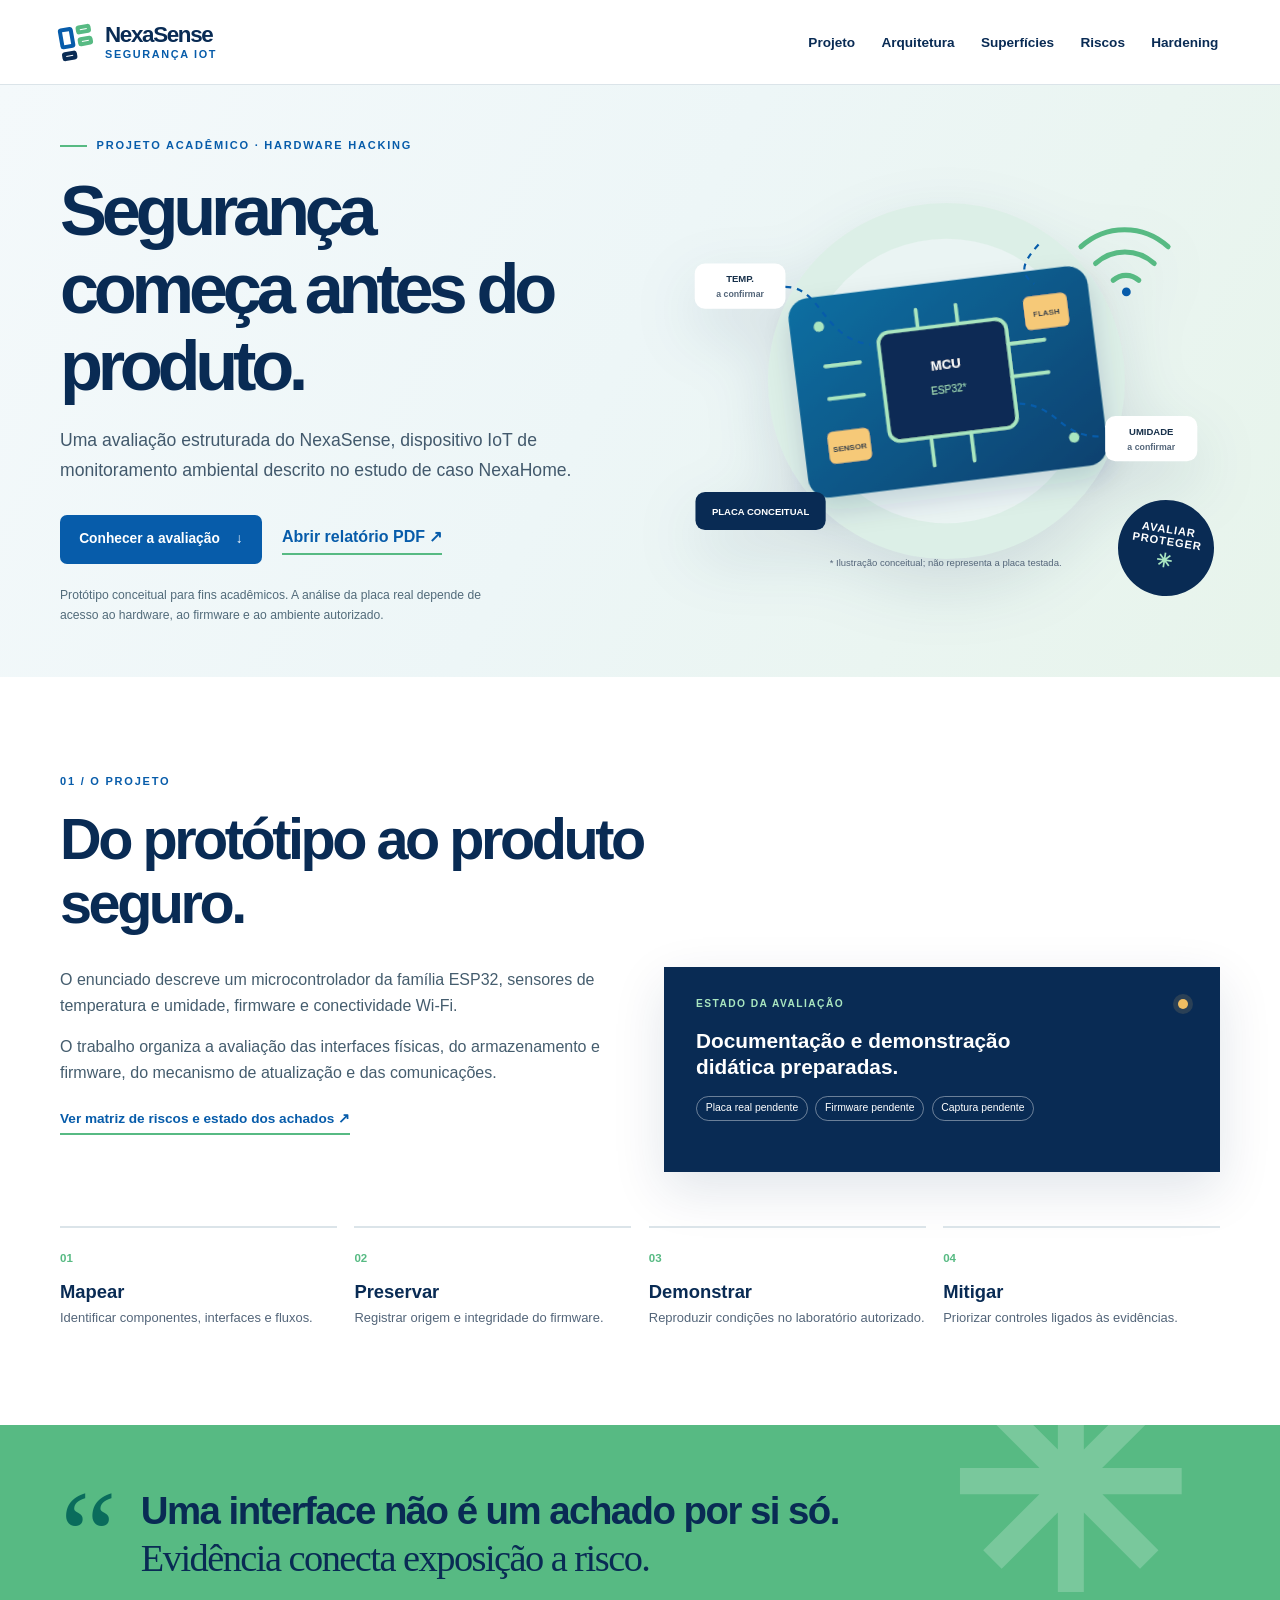
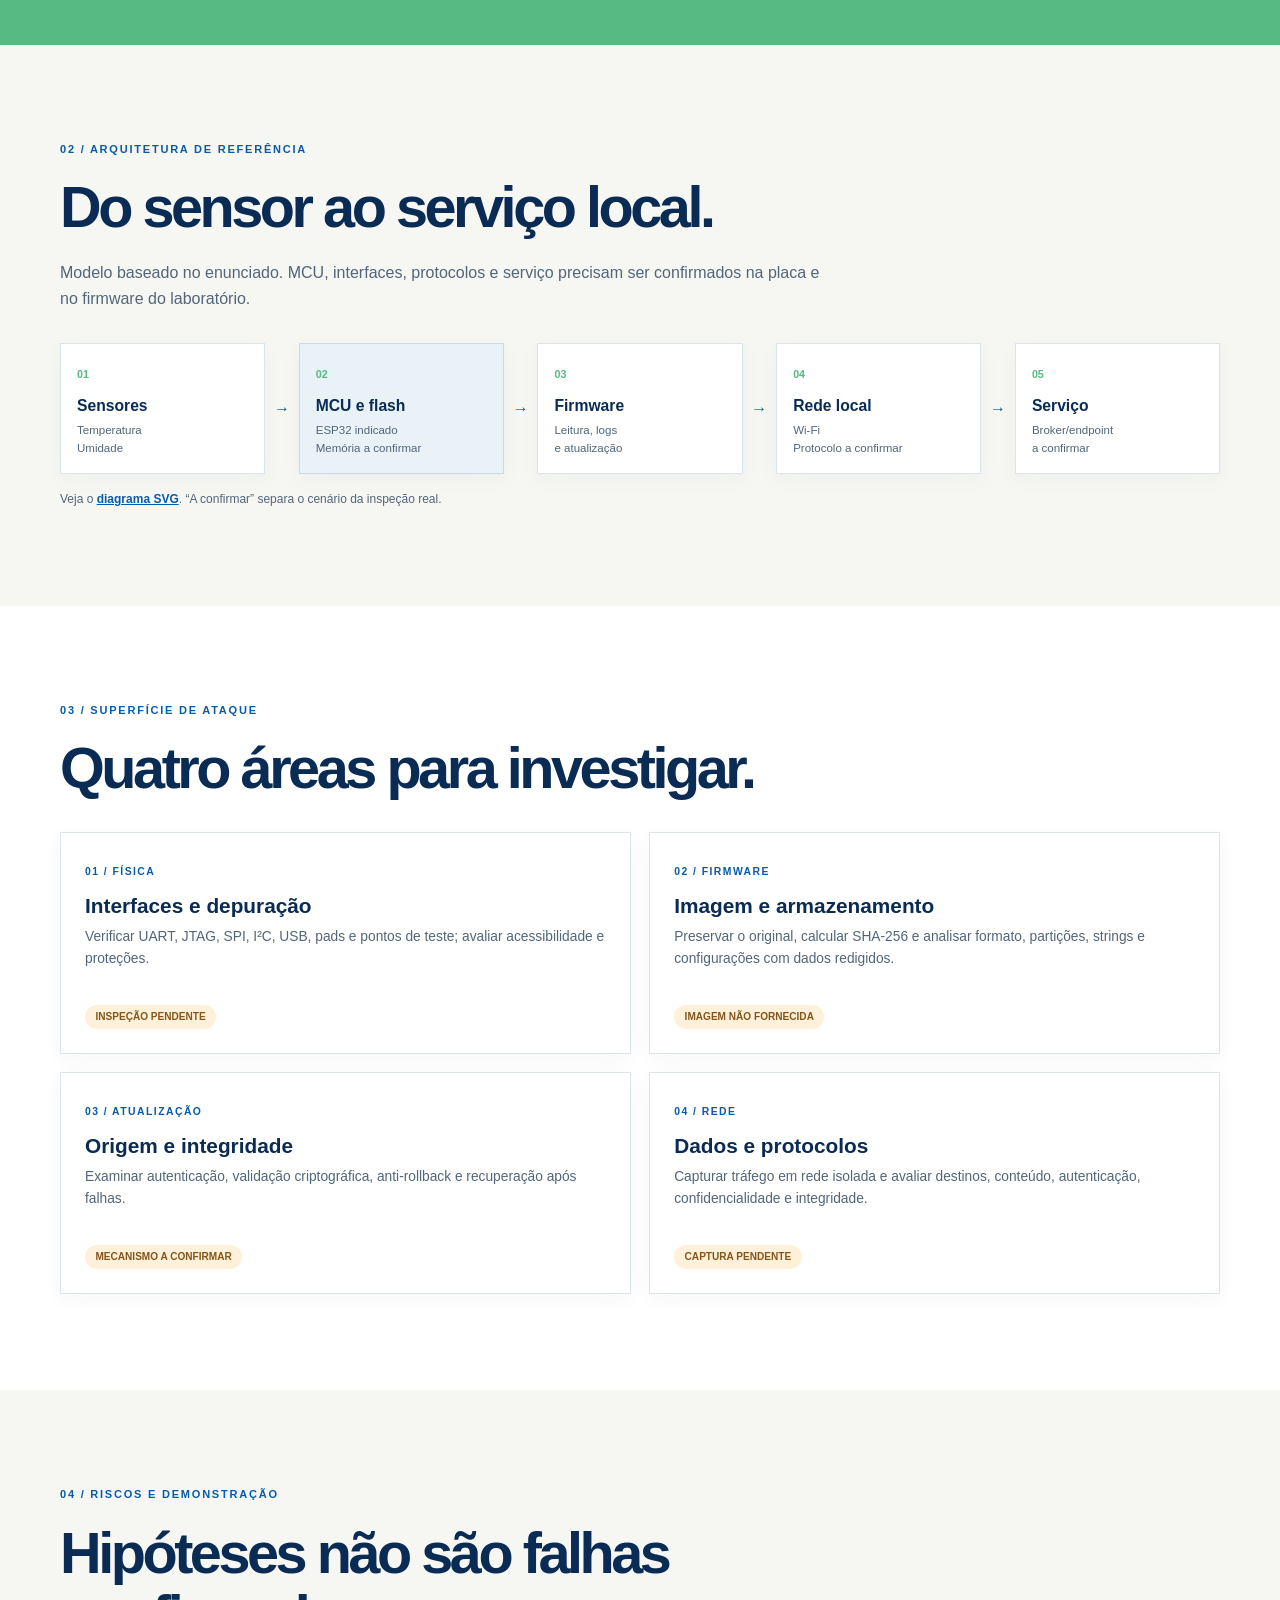
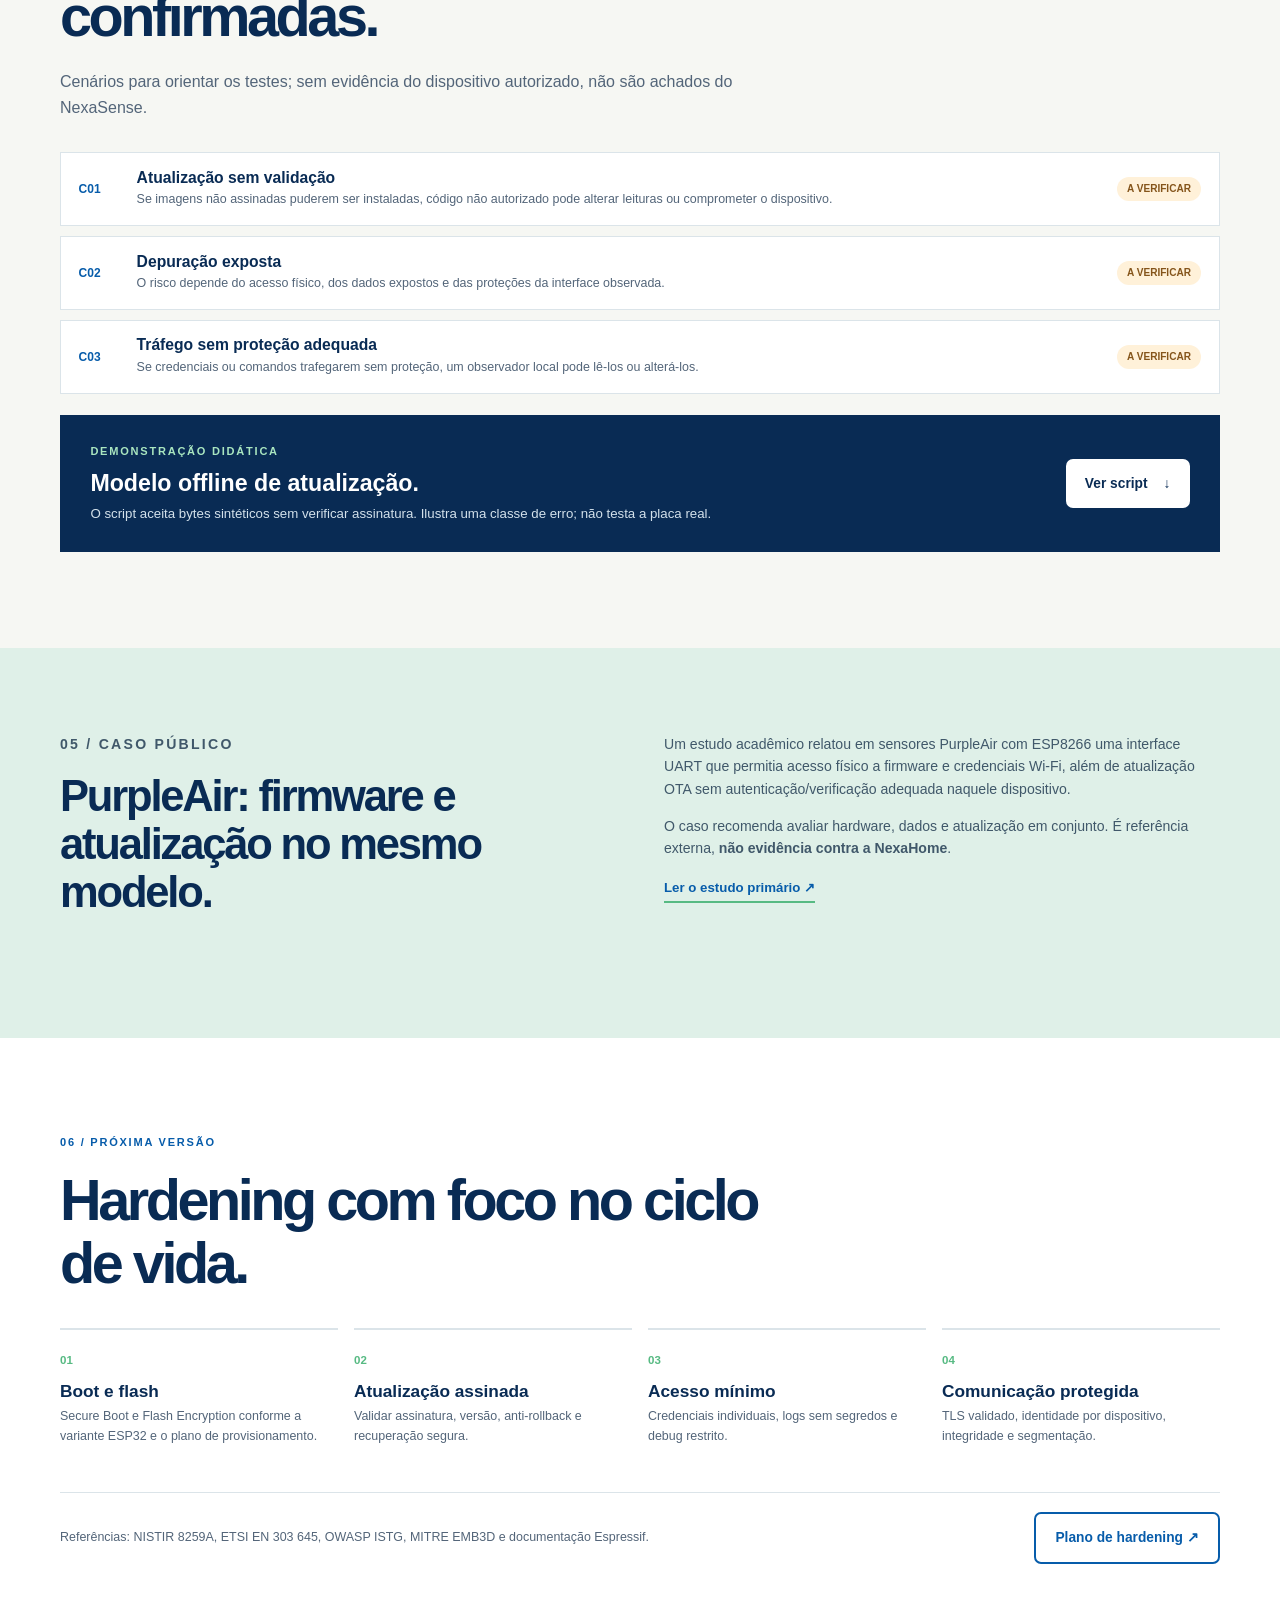
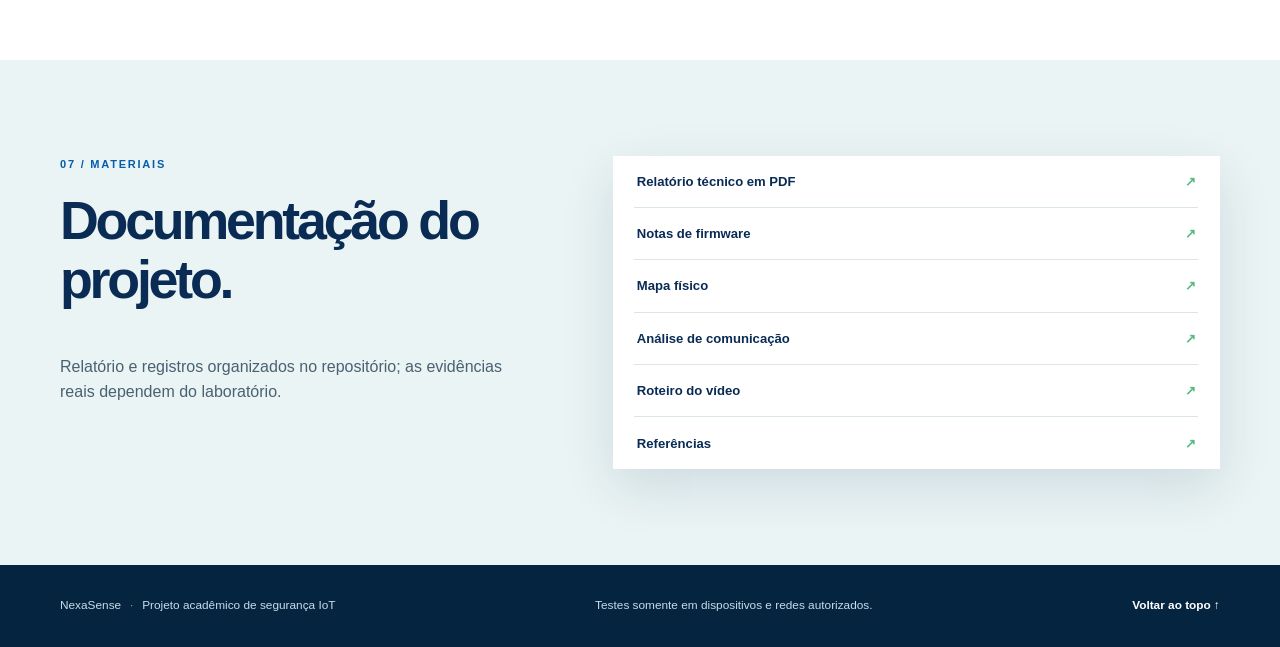
==== index.html @ 8a17b378 "Add original NexaSense project website" ====
<!doctype html>
<html lang="pt-BR">
<head>
  <meta charset="utf-8">
  <meta name="viewport" content="width=device-width, initial-scale=1">
  <meta name="description" content="Projeto acadêmico de avaliação de segurança IoT do NexaSense.">
  <meta name="theme-color" content="#092b54">
  <title>NexaSense | Segurança IoT</title>
  <link rel="stylesheet" href="css/style.css">
</head>
<body>
  <a class="skip-link" href="#conteudo">Pular para o conteúdo</a>
  <header class="site-header">
    <div class="container header-inner">
      <a class="brand" href="#inicio" aria-label="NexaSense, início">
        <span class="brand-mark" aria-hidden="true"><i></i><i></i><i></i><i></i></span>
        <span><strong>NexaSense</strong><small>Segurança IoT</small></span>
      </a>
      <nav aria-label="Navegação principal">
        <ul class="nav-list">
          <li><a href="#projeto">Projeto</a></li><li><a href="#arquitetura">Arquitetura</a></li>
          <li><a href="#superficies">Superfícies</a></li><li><a href="#riscos">Riscos</a></li>
          <li><a href="#hardening">Hardening</a></li>
        </ul>
      </nav>
    </div>
  </header>
  <main id="conteudo">
    <section class="hero" id="inicio" aria-labelledby="hero-title">
      <div class="container hero-grid">
        <div class="hero-copy">
          <p class="eyebrow"><span class="eyebrow-line"></span> Projeto acadêmico · Hardware Hacking</p>
          <h1 id="hero-title">Segurança começa antes do produto.</h1>
          <p class="hero-lead">Uma avaliação estruturada do NexaSense, dispositivo IoT de monitoramento ambiental descrito no estudo de caso NexaHome.</p>
          <div class="hero-actions">
            <a class="button button-primary" href="#projeto">Conhecer a avaliação <span aria-hidden="true">↓</span></a>
            <a class="text-link" href="report/Relatorio-Tecnico-NexaHome.pdf">Abrir relatório PDF <span aria-hidden="true">↗</span></a>
          </div>
          <p class="hero-note">Protótipo conceitual para fins acadêmicos. A análise da placa real depende de acesso ao hardware, ao firmware e ao ambiente autorizado.</p>
        </div>
        <div class="hero-art">
          <img src="assets/imagens/hero-nexasense.svg" alt="Ilustração conceitual de uma placa IoT conectada a sensores ambientais e a uma rede local" width="700" height="520">
          <span class="art-stamp" aria-hidden="true">AVALIAR<br>PROTEGER<span>✳</span></span>
        </div>
      </div>
    </section>
    <section class="section-pad" id="projeto" aria-labelledby="about-title">
      <div class="container">
        <div class="section-heading"><p class="eyebrow">01 / O projeto</p><h2 id="about-title">Do protótipo ao produto seguro.</h2></div>
        <div class="about-grid">
          <div class="about-text">
            <p>O enunciado descreve um microcontrolador da família ESP32, sensores de temperatura e umidade, firmware e conectividade Wi-Fi.</p>
            <p>O trabalho organiza a avaliação das interfaces físicas, do armazenamento e firmware, do mecanismo de atualização e das comunicações.</p>
            <a class="inline-link" href="findings/findings.md">Ver matriz de riscos e estado dos achados <span aria-hidden="true">↗</span></a>
          </div>
          <aside class="status-card" aria-label="Estado da avaliação">
            <div class="feature-top"><span>ESTADO DA AVALIAÇÃO</span><span class="status-dot" aria-hidden="true"></span></div>
            <p>Documentação e demonstração didática preparadas.</p>
            <div class="feature-tags"><span>Placa real pendente</span><span>Firmware pendente</span><span>Captura pendente</span></div>
          </aside>
        </div>
        <div class="pillars" aria-label="Etapas da avaliação">
          <article class="pillar"><span>01</span><h3>Mapear</h3><p>Identificar componentes, interfaces e fluxos.</p></article>
          <article class="pillar"><span>02</span><h3>Preservar</h3><p>Registrar origem e integridade do firmware.</p></article>
          <article class="pillar"><span>03</span><h3>Demonstrar</h3><p>Reproduzir condições no laboratório autorizado.</p></article>
          <article class="pillar"><span>04</span><h3>Mitigar</h3><p>Priorizar controles ligados às evidências.</p></article>
        </div>
      </div>
    </section>
    <section class="quote-band" aria-label="Princípio da avaliação">
      <div class="container quote-inner"><span aria-hidden="true">“</span><p>Uma interface não é um achado por si só.<br><em>Evidência conecta exposição a risco.</em></p><b aria-hidden="true">✳</b></div>
    </section>
    <section class="section-pad architecture" id="arquitetura" aria-labelledby="architecture-title">
      <div class="container">
        <div class="section-heading"><p class="eyebrow">02 / Arquitetura de referência</p><h2 id="architecture-title">Do sensor ao serviço local.</h2></div>
        <p class="section-intro">Modelo baseado no enunciado. MCU, interfaces, protocolos e serviço precisam ser confirmados na placa e no firmware do laboratório.</p>
        <div class="flow" aria-label="Fluxo conceitual dos dados no NexaSense">
          <article><span>01</span><h3>Sensores</h3><p>Temperatura<br>Umidade</p></article><b aria-hidden="true">→</b>
          <article class="primary"><span>02</span><h3>MCU e flash</h3><p>ESP32 indicado<br>Memória a confirmar</p></article><b aria-hidden="true">→</b>
          <article><span>03</span><h3>Firmware</h3><p>Leitura, logs<br>e atualização</p></article><b aria-hidden="true">→</b>
          <article><span>04</span><h3>Rede local</h3><p>Wi-Fi<br>Protocolo a confirmar</p></article><b aria-hidden="true">→</b>
          <article><span>05</span><h3>Serviço</h3><p>Broker/endpoint<br>a confirmar</p></article>
        </div>
        <p class="caption">Veja o <a href="architecture/architecture-diagram.svg">diagrama SVG</a>. “A confirmar” separa o cenário da inspeção real.</p>
      </div>
    </section>
    <section class="section-pad" id="superficies" aria-labelledby="surface-title">
      <div class="container">
        <div class="section-heading"><p class="eyebrow">03 / Superfície de ataque</p><h2 id="surface-title">Quatro áreas para investigar.</h2></div>
        <div class="surface-grid">
          <article><span>01 / FÍSICA</span><h3>Interfaces e depuração</h3><p>Verificar UART, JTAG, SPI, I²C, USB, pads e pontos de teste; avaliar acessibilidade e proteções.</p><small>INSPEÇÃO PENDENTE</small></article>
          <article><span>02 / FIRMWARE</span><h3>Imagem e armazenamento</h3><p>Preservar o original, calcular SHA-256 e analisar formato, partições, strings e configurações com dados redigidos.</p><small>IMAGEM NÃO FORNECIDA</small></article>
          <article><span>03 / ATUALIZAÇÃO</span><h3>Origem e integridade</h3><p>Examinar autenticação, validação criptográfica, anti-rollback e recuperação após falhas.</p><small>MECANISMO A CONFIRMAR</small></article>
          <article><span>04 / REDE</span><h3>Dados e protocolos</h3><p>Capturar tráfego em rede isolada e avaliar destinos, conteúdo, autenticação, confidencialidade e integridade.</p><small>CAPTURA PENDENTE</small></article>
        </div>
      </div>
    </section>
    <section class="section-pad findings" id="riscos" aria-labelledby="findings-title">
      <div class="container">
        <div class="section-heading"><p class="eyebrow">04 / Riscos e demonstração</p><h2 id="findings-title">Hipóteses não são falhas confirmadas.</h2></div>
        <p class="section-intro">Cenários para orientar os testes; sem evidência do dispositivo autorizado, não são achados do NexaSense.</p>
        <div class="risk-list">
          <article><b>C01</b><div><h3>Atualização sem validação</h3><p>Se imagens não assinadas puderem ser instaladas, código não autorizado pode alterar leituras ou comprometer o dispositivo.</p></div><small>A VERIFICAR</small></article>
          <article><b>C02</b><div><h3>Depuração exposta</h3><p>O risco depende do acesso físico, dos dados expostos e das proteções da interface observada.</p></div><small>A VERIFICAR</small></article>
          <article><b>C03</b><div><h3>Tráfego sem proteção adequada</h3><p>Se credenciais ou comandos trafegarem sem proteção, um observador local pode lê-los ou alterá-los.</p></div><small>A VERIFICAR</small></article>
        </div>
        <div class="demo-band"><div><p class="eyebrow">DEMONSTRAÇÃO DIDÁTICA</p><h3>Modelo offline de atualização.</h3><p>O script aceita bytes sintéticos sem verificar assinatura. Ilustra uma classe de erro; não testa a placa real.</p></div><a class="button button-light" href="demo/unsigned_update_demo.py" download>Ver script <span aria-hidden="true">↓</span></a></div>
      </div>
    </section>
    <section class="case-band" aria-labelledby="case-title">
      <div class="container case-grid">
        <div><p class="eyebrow">05 / Caso público</p><h2 id="case-title">PurpleAir: firmware e atualização no mesmo modelo.</h2></div>
        <div><p>Um estudo acadêmico relatou em sensores PurpleAir com ESP8266 uma interface UART que permitia acesso físico a firmware e credenciais Wi-Fi, além de atualização OTA sem autenticação/verificação adequada naquele dispositivo.</p><p>O caso recomenda avaliar hardware, dados e atualização em conjunto. É referência externa, <strong>não evidência contra a NexaHome</strong>.</p><a class="inline-link" href="https://www.cs.uml.edu/~xinwenfu/paper/Conferences/19_ICII_MicrocontrollerBasedIoTSystemFirmwareSecurity-CaseStudies.pdf" target="_blank" rel="noopener">Ler o estudo primário ↗</a></div>
      </div>
    </section>
    <section class="section-pad" id="hardening" aria-labelledby="hardening-title">
      <div class="container">
        <div class="section-heading"><p class="eyebrow">06 / Próxima versão</p><h2 id="hardening-title">Hardening com foco no ciclo de vida.</h2></div>
        <div class="hardening-grid">
          <article><span>01</span><h3>Boot e flash</h3><p>Secure Boot e Flash Encryption conforme a variante ESP32 e o plano de provisionamento.</p></article>
          <article><span>02</span><h3>Atualização assinada</h3><p>Validar assinatura, versão, anti-rollback e recuperação segura.</p></article>
          <article><span>03</span><h3>Acesso mínimo</h3><p>Credenciais individuais, logs sem segredos e debug restrito.</p></article>
          <article><span>04</span><h3>Comunicação protegida</h3><p>TLS validado, identidade por dispositivo, integridade e segmentação.</p></article>
        </div>
        <div class="resource-row"><p>Referências: NISTIR 8259A, ETSI EN 303 645, OWASP ISTG, MITRE EMB3D e documentação Espressif.</p><a class="button button-outline" href="remediation/hardening-plan.md">Plano de hardening ↗</a></div>
      </div>
    </section>
    <section class="section-pad deliverables" aria-labelledby="deliverables-title">
      <div class="container deliverable-grid">
        <div><p class="eyebrow">07 / Materiais</p><h2 id="deliverables-title">Documentação do projeto.</h2><p>Relatório e registros organizados no repositório; as evidências reais dependem do laboratório.</p></div>
        <div class="deliverable-links">
          <a href="report/Relatorio-Tecnico-NexaHome.pdf">Relatório técnico em PDF <b>↗</b></a>
          <a href="firmware/analysis-notes.md">Notas de firmware <b>↗</b></a>
          <a href="hardware/interface-map.md">Mapa físico <b>↗</b></a>
          <a href="network/protocol-analysis.md">Análise de comunicação <b>↗</b></a>
          <a href="video/roteiro-ate-4-minutos.md">Roteiro do vídeo <b>↗</b></a>
          <a href="references.md">Referências <b>↗</b></a>
        </div>
      </div>
    </section>
  </main>
  <footer class="site-footer"><div class="container footer-inner"><p>NexaSense <span>·</span> Projeto acadêmico de segurança IoT</p><p>Testes somente em dispositivos e redes autorizados.</p><a href="#inicio">Voltar ao topo ↑</a></div></footer>
</body>
</html>
---- css/style.css ----
:root{--navy:#092b54;--blue:#075caa;--deep:#06487f;--mint:#a9e6c0;--green:#57ba83;--cream:#f6f7f3;--paper:#fff;--ink:#17304a;--muted:#536579;--line:#dbe4e9;--shadow:0 18px 50px rgba(9,43,84,.12)}
*{box-sizing:border-box}html{scroll-behavior:smooth;scroll-padding-top:1rem}body{margin:0;color:var(--ink);background:var(--paper);font:16px/1.6 "Segoe UI",Arial,sans-serif;-webkit-font-smoothing:antialiased}img{display:block;max-width:100%;height:auto}a{color:inherit}:focus-visible{outline:3px solid #0b7bbd;outline-offset:4px}.skip-link{position:absolute;top:-100px;left:1rem;z-index:100;background:#fff;color:var(--navy);padding:.6rem 1rem}.skip-link:focus{top:1rem}.container{width:min(1160px,calc(100% - 48px));margin:auto}h1,h2,h3,p{margin-top:0}h1,h2,h3{line-height:1.1;color:var(--navy);font-weight:750}
.site-header{position:relative;z-index:5;background:#fff;border-bottom:1px solid var(--line)}.header-inner{min-height:84px;display:flex;align-items:center;justify-content:space-between;gap:2rem}.brand{display:inline-flex;align-items:center;gap:.75rem;text-decoration:none;color:var(--navy);line-height:1}.brand strong{display:block;font-size:1.4rem;letter-spacing:-.06em}.brand small{display:block;margin-top:.2rem;font-size:.68rem;font-weight:700;letter-spacing:.15em;text-transform:uppercase;color:var(--blue)}.brand-mark{height:33px;width:33px;display:grid;grid-template-columns:repeat(2,1fr);gap:3px;transform:rotate(-10deg)}.brand-mark i{border:4px solid var(--green);border-radius:3px}.brand-mark i:first-child{grid-row:span 2;border-color:var(--blue)}.brand-mark i:last-child{border-color:var(--navy)}.nav-list{display:flex;flex-wrap:wrap;gap:clamp(.6rem,1.8vw,1.7rem);align-items:center;list-style:none;margin:0;padding:0}.nav-list a{text-decoration:none;font-weight:700;font-size:.85rem;color:var(--navy);padding:.45rem .1rem;border-bottom:2px solid transparent}.nav-list a:hover,.nav-list a:focus-visible{color:var(--blue);border-color:var(--green)}
.hero{background:linear-gradient(118deg,#f4f9fb 0%,#edf6f7 48%,#e7f4eb 100%);overflow:hidden}.hero-grid{min-height:570px;display:grid;grid-template-columns:1fr 1fr;align-items:center;gap:3rem;padding-block:52px}.hero-copy{position:relative;z-index:1}.eyebrow{display:flex;align-items:center;gap:.6rem;color:var(--blue);font-size:.69rem;font-weight:800;letter-spacing:.16em;text-transform:uppercase;margin:0 0 1.1rem}.eyebrow-line{height:2px;width:27px;background:var(--green)}h1{font-size:clamp(3rem,5.5vw,5.5rem);letter-spacing:-.075em;max-width:680px;margin-bottom:1.35rem}.hero-lead{max-width:530px;font-size:1.1rem;line-height:1.7;color:#42596c;margin-bottom:1.8rem}.hero-actions{display:flex;flex-wrap:wrap;align-items:center;gap:1.25rem}.button{min-height:49px;display:inline-flex;align-items:center;justify-content:center;gap:1rem;padding:.8rem 1.2rem;border-radius:7px;text-decoration:none;font-size:.86rem;font-weight:800;transition:transform .2s,background .2s,box-shadow .2s}.button:hover{transform:translateY(-2px);box-shadow:0 10px 24px rgba(9,43,84,.15)}.button-primary{background:var(--blue);color:#fff}.button-primary:hover{background:var(--deep)}.button-light{background:#fff;color:var(--navy)}.button-outline{border:2px solid var(--blue);color:var(--blue)}.button-outline:hover{background:#e7f1f8}.text-link,.inline-link{font-weight:800;text-decoration:none;color:var(--blue);border-bottom:2px solid var(--green);padding-bottom:3px}.hero-note{color:#526b7a;font-size:.76rem;margin:1.4rem 0 0;max-width:440px}.hero-art{position:relative}.hero-art img{width:100%;filter:drop-shadow(0 24px 32px rgba(9,43,84,.12))}.art-stamp{position:absolute;bottom:1%;right:1%;width:96px;height:96px;border-radius:50%;background:var(--navy);color:#fff;display:flex;flex-direction:column;align-items:center;justify-content:center;text-align:center;line-height:1.05;font-size:.7rem;font-weight:900;letter-spacing:.08em;transform:rotate(9deg)}.art-stamp span{color:var(--mint);font-size:1.2rem;margin-top:.25rem}
.section-pad{padding-block:clamp(64px,7.5vw,105px)}.section-heading{max-width:760px;margin-bottom:2rem}.section-heading h2{font-size:clamp(2.25rem,4.5vw,3.9rem);letter-spacing:-.06em;margin-bottom:0}.section-intro{max-width:760px;color:var(--muted);margin:-.7rem 0 2rem}.about-grid{display:grid;grid-template-columns:1fr 1fr;gap:3rem;align-items:stretch}.about-text{font-size:1rem;color:#455d6e;max-width:550px}.about-text p{margin-bottom:1rem}.about-text .inline-link{display:inline-block;margin-top:.4rem;font-size:.85rem}.status-card{background:var(--navy);color:#fff;padding:1.8rem 2rem;min-height:205px;box-shadow:var(--shadow)}.feature-top{display:flex;justify-content:space-between;align-items:center;font-size:.64rem;letter-spacing:.14em;font-weight:800;color:var(--mint)}.status-dot{width:10px;height:10px;border-radius:50%;background:#f0bd62;box-shadow:0 0 0 5px rgba(240,189,98,.14)}.status-card>p{font-size:1.3rem;line-height:1.25;font-weight:700;max-width:380px;margin:1rem 0}.feature-tags{display:flex;flex-wrap:wrap;gap:.45rem}.feature-tags span{font-size:.65rem;padding:.2rem .55rem;border:1px solid rgba(255,255,255,.4);border-radius:100px}.pillars{display:grid;grid-template-columns:repeat(4,1fr);gap:1.1rem;margin-top:3.4rem}.pillar{border-top:2px solid var(--line);padding-top:1rem}.pillar>span,.hardening-grid article>span{color:var(--green);font-size:.72rem;font-weight:900}.pillar h3{font-size:1.15rem;margin:.75rem 0 .35rem}.pillar p{font-size:.81rem;color:var(--muted);margin:0}
.quote-band{background:var(--green);overflow:hidden}.quote-inner{min-height:220px;display:flex;align-items:center;gap:1.5rem;position:relative}.quote-inner>span{font:8rem/.5 Georgia,serif;color:#0a6c5c}.quote-inner p{position:relative;z-index:1;font-size:clamp(1.6rem,3vw,2.8rem);font-weight:800;line-height:1.2;letter-spacing:-.04em;color:var(--navy);margin:0}.quote-inner em{font:400 1em Georgia,serif}.quote-inner b{position:absolute;right:3%;bottom:-78px;font-size:18rem;color:rgba(255,255,255,.2)}
.architecture{background:var(--cream)}.flow{display:flex;align-items:stretch;gap:.55rem;margin-top:2rem}.flow article{flex:1;min-width:0;background:#fff;border:1px solid var(--line);padding:1rem;box-shadow:0 5px 20px rgba(9,43,84,.04)}.flow article.primary{background:#e8f2f7;border-color:#c7dce8}.flow article>span{font-size:.67rem;color:var(--green);font-weight:900}.flow h3{font-size:.98rem;margin:.7rem 0 .4rem}.flow p{font-size:.72rem;color:var(--muted);margin:0}.flow>b{align-self:center;color:var(--blue)}.caption{font-size:.75rem;color:var(--muted);margin:1rem 0 0}.caption a{color:var(--blue);font-weight:700}
.surface-grid{display:grid;grid-template-columns:repeat(2,minmax(0,1fr));gap:1.15rem}.surface-grid article{border:1px solid var(--line);padding:1.5rem;background:#fff;box-shadow:0 5px 20px rgba(9,43,84,.035)}.surface-grid article>span{font-size:.65rem;letter-spacing:.14em;font-weight:900;color:var(--blue)}.surface-grid h3{font-size:1.3rem;margin:.75rem 0 .5rem}.surface-grid p{font-size:.86rem;color:var(--muted);min-height:4.5em;margin-bottom:.9rem}.surface-grid small,.risk-list small{display:inline-block;border-radius:100px;padding:.25rem .65rem;background:#fff1d9;color:#85551b;font-size:.63rem;font-weight:800}
.findings{background:var(--cream)}.risk-list{display:grid;gap:.65rem}.risk-list article{display:grid;grid-template-columns:42px 1fr auto;align-items:center;gap:1rem;background:#fff;border:1px solid var(--line);padding:.95rem 1.1rem}.risk-list article>b{font-size:.75rem;color:var(--blue)}.risk-list h3{font-size:.98rem;margin:0 0 .25rem}.risk-list p{font-size:.78rem;color:var(--muted);margin:0}.demo-band{display:flex;justify-content:space-between;align-items:center;gap:2rem;background:var(--navy);padding:1.7rem 1.9rem;margin-top:1.35rem;color:#fff}.demo-band .eyebrow{color:var(--mint);margin-bottom:.65rem}.demo-band h3{color:#fff;font-size:1.45rem;margin-bottom:.45rem}.demo-band p:not(.eyebrow){color:#d3e1eb;font-size:.83rem;max-width:700px;margin:0}
.case-band{background:#dff0e8;padding-block:clamp(55px,7vw,85px)}.case-grid{display:grid;grid-template-columns:1fr 1fr;gap:3rem;align-items:start}.case-grid h2{font-size:clamp(1.85rem,3.4vw,3rem);letter-spacing:-.05em}.case-grid p{color:#40586a;font-size:.88rem}.case-grid .inline-link{display:inline-block;font-size:.83rem}
.hardening-grid{display:grid;grid-template-columns:repeat(4,1fr);gap:1rem}.hardening-grid article{border-top:2px solid var(--line);padding:1rem .8rem 1rem 0}.hardening-grid h3{font-size:1.08rem;margin:.65rem 0 .4rem}.hardening-grid p{font-size:.78rem;color:var(--muted);margin:0}.resource-row{display:flex;justify-content:space-between;align-items:center;gap:1.4rem;border-top:1px solid var(--line);margin-top:1.8rem;padding-top:1.2rem}.resource-row p{max-width:650px;color:var(--muted);font-size:.78rem;margin:0}
.deliverables{background:#eaf4f4}.deliverable-grid{display:grid;grid-template-columns:.9fr 1.1fr;gap:3.5rem;align-items:start}.deliverable-grid h2{font-size:clamp(2.15rem,4.2vw,3.7rem);letter-spacing:-.06em}.deliverable-grid>div:first-child>p:last-child{color:#496171;max-width:450px}.deliverable-links{background:#fff;padding:0 1.35rem;box-shadow:var(--shadow)}.deliverable-links a{display:flex;justify-content:space-between;gap:1rem;padding:.95rem .15rem;border-bottom:1px solid var(--line);font-size:.82rem;font-weight:700;color:var(--navy);text-decoration:none}.deliverable-links a:last-child{border:0}.deliverable-links a:hover{color:var(--blue)}.deliverable-links b{color:var(--green)}
.site-footer{background:#052440;color:#c7dce9}.footer-inner{min-height:82px;display:flex;justify-content:space-between;align-items:center;gap:1rem;font-size:.74rem}.footer-inner p{margin:0}.footer-inner p span{padding-inline:.35rem;color:var(--green)}.footer-inner a{color:#fff;text-decoration:none;font-weight:700}
@media(max-width:900px){.hero-grid{min-height:unset}.flow{display:grid;grid-template-columns:repeat(2,1fr)}.flow>b{display:none}.hardening-grid{grid-template-columns:repeat(2,1fr)}}@media(max-width:680px){.container{width:min(calc(100% - 32px),560px)}.header-inner{align-items:flex-start;flex-direction:column;gap:.8rem;padding-block:1rem}.nav-list{gap:.4rem .8rem}.nav-list a{font-size:.77rem}.hero-grid{grid-template-columns:1fr;padding-block:42px}.hero-art{max-width:500px;margin:auto}.hero-copy h1{font-size:clamp(2.7rem,13vw,4.3rem)}.about-grid,.case-grid,.deliverable-grid{grid-template-columns:1fr;gap:1.4rem}.pillars{grid-template-columns:repeat(2,1fr);margin-top:2.3rem}.quote-inner{min-height:180px;gap:.65rem}.quote-inner>span{font-size:5rem}.quote-inner p{font-size:1.5rem}.surface-grid{grid-template-columns:1fr}.surface-grid p{min-height:0}.flow{grid-template-columns:1fr}.risk-list article{grid-template-columns:34px 1fr;gap:.7rem}.risk-list small{grid-column:2;justify-self:start}.demo-band,.resource-row{align-items:flex-start;flex-direction:column}.hardening-grid{grid-template-columns:1fr 1fr;gap:.6rem}.footer-inner{align-items:flex-start;flex-direction:column;padding-block:1.2rem}}
@media(prefers-reduced-motion:reduce){html{scroll-behavior:auto}*,*::before,*::after{transition-duration:.01ms!important;animation-duration:.01ms!important;animation-iteration-count:1!important}}
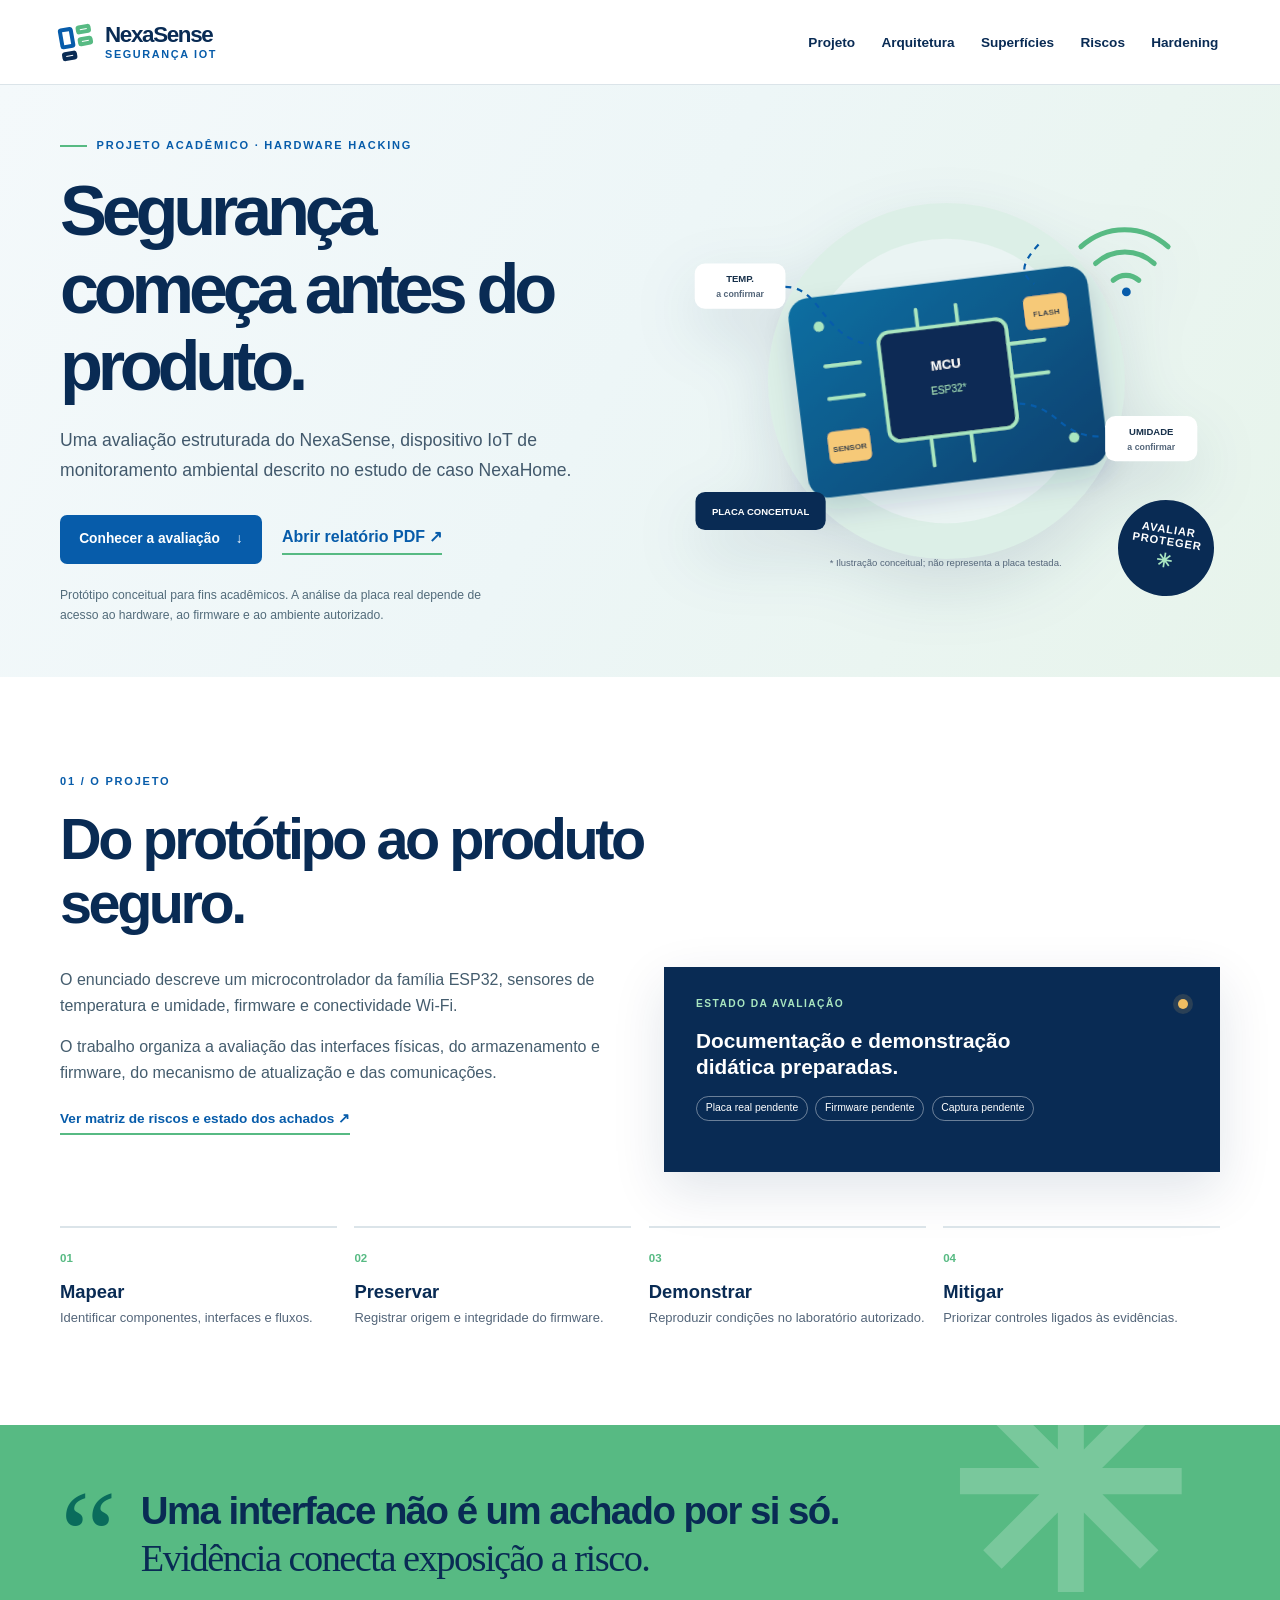
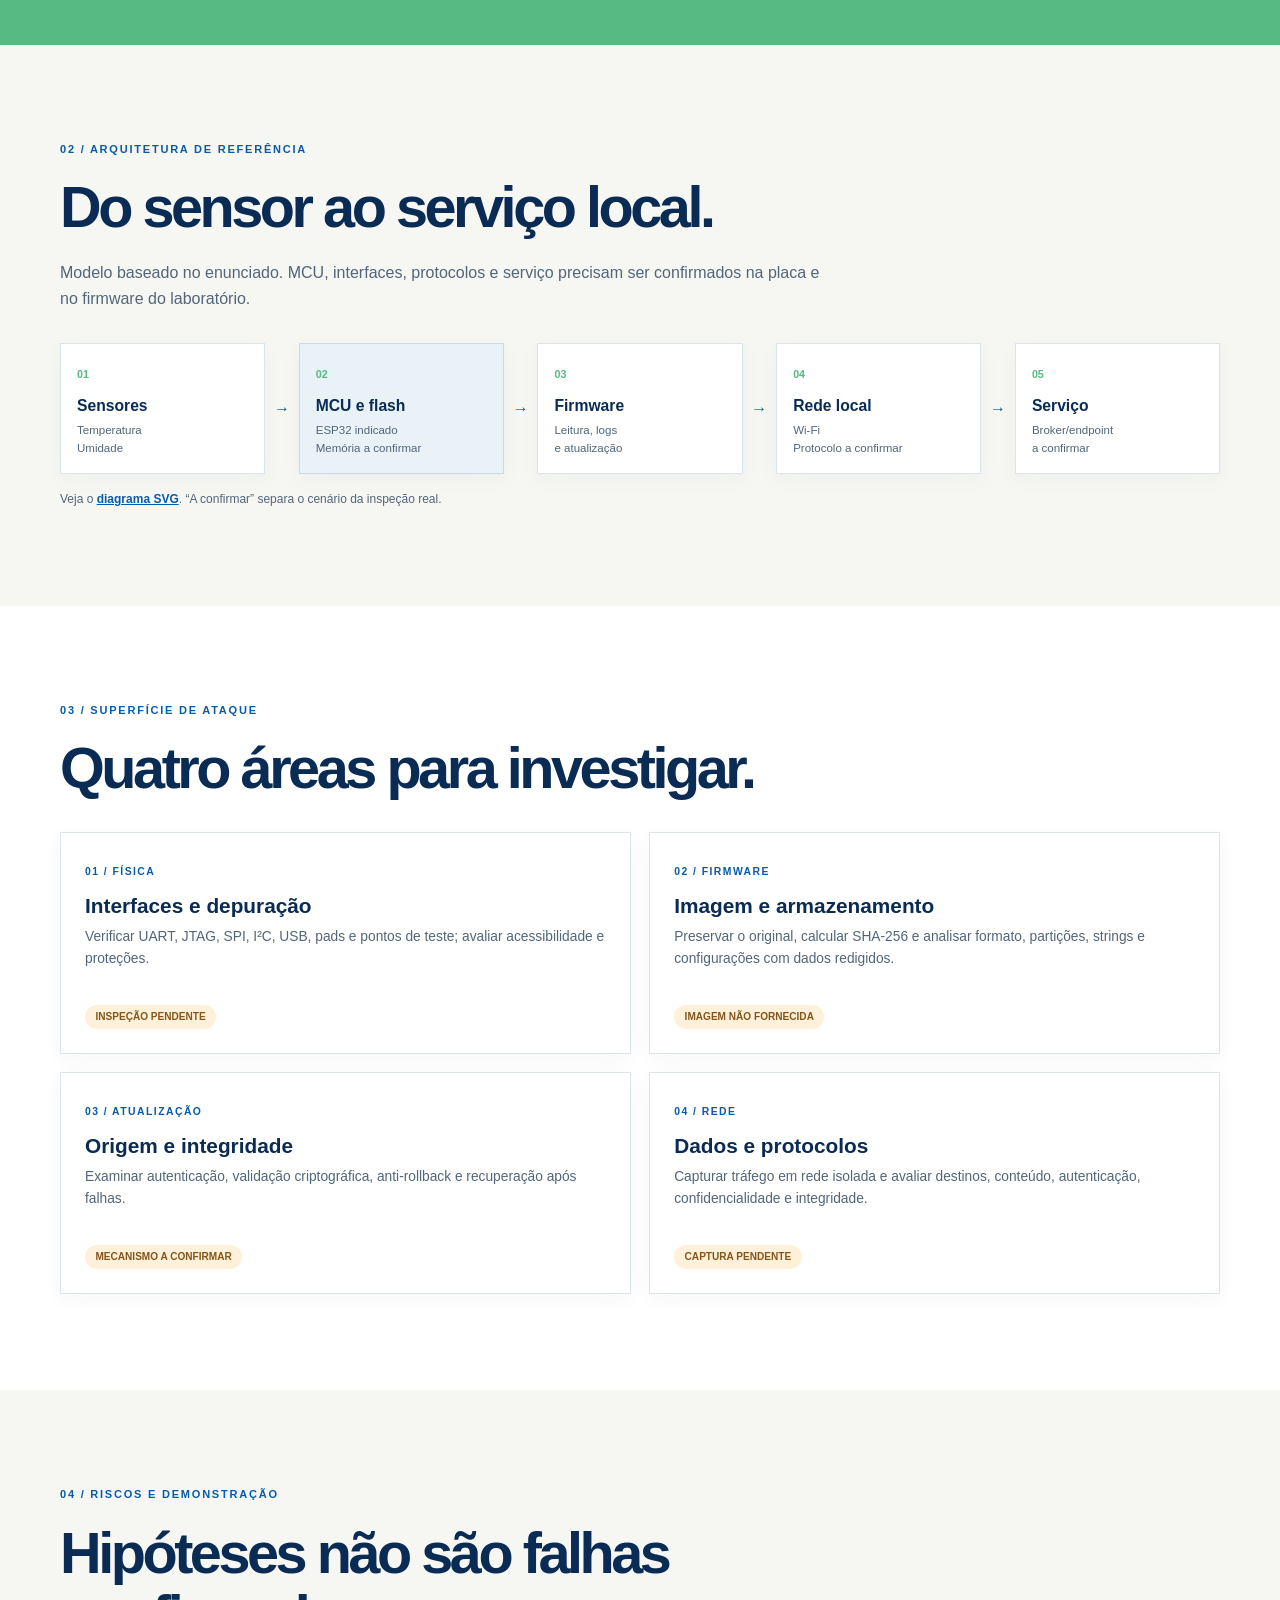
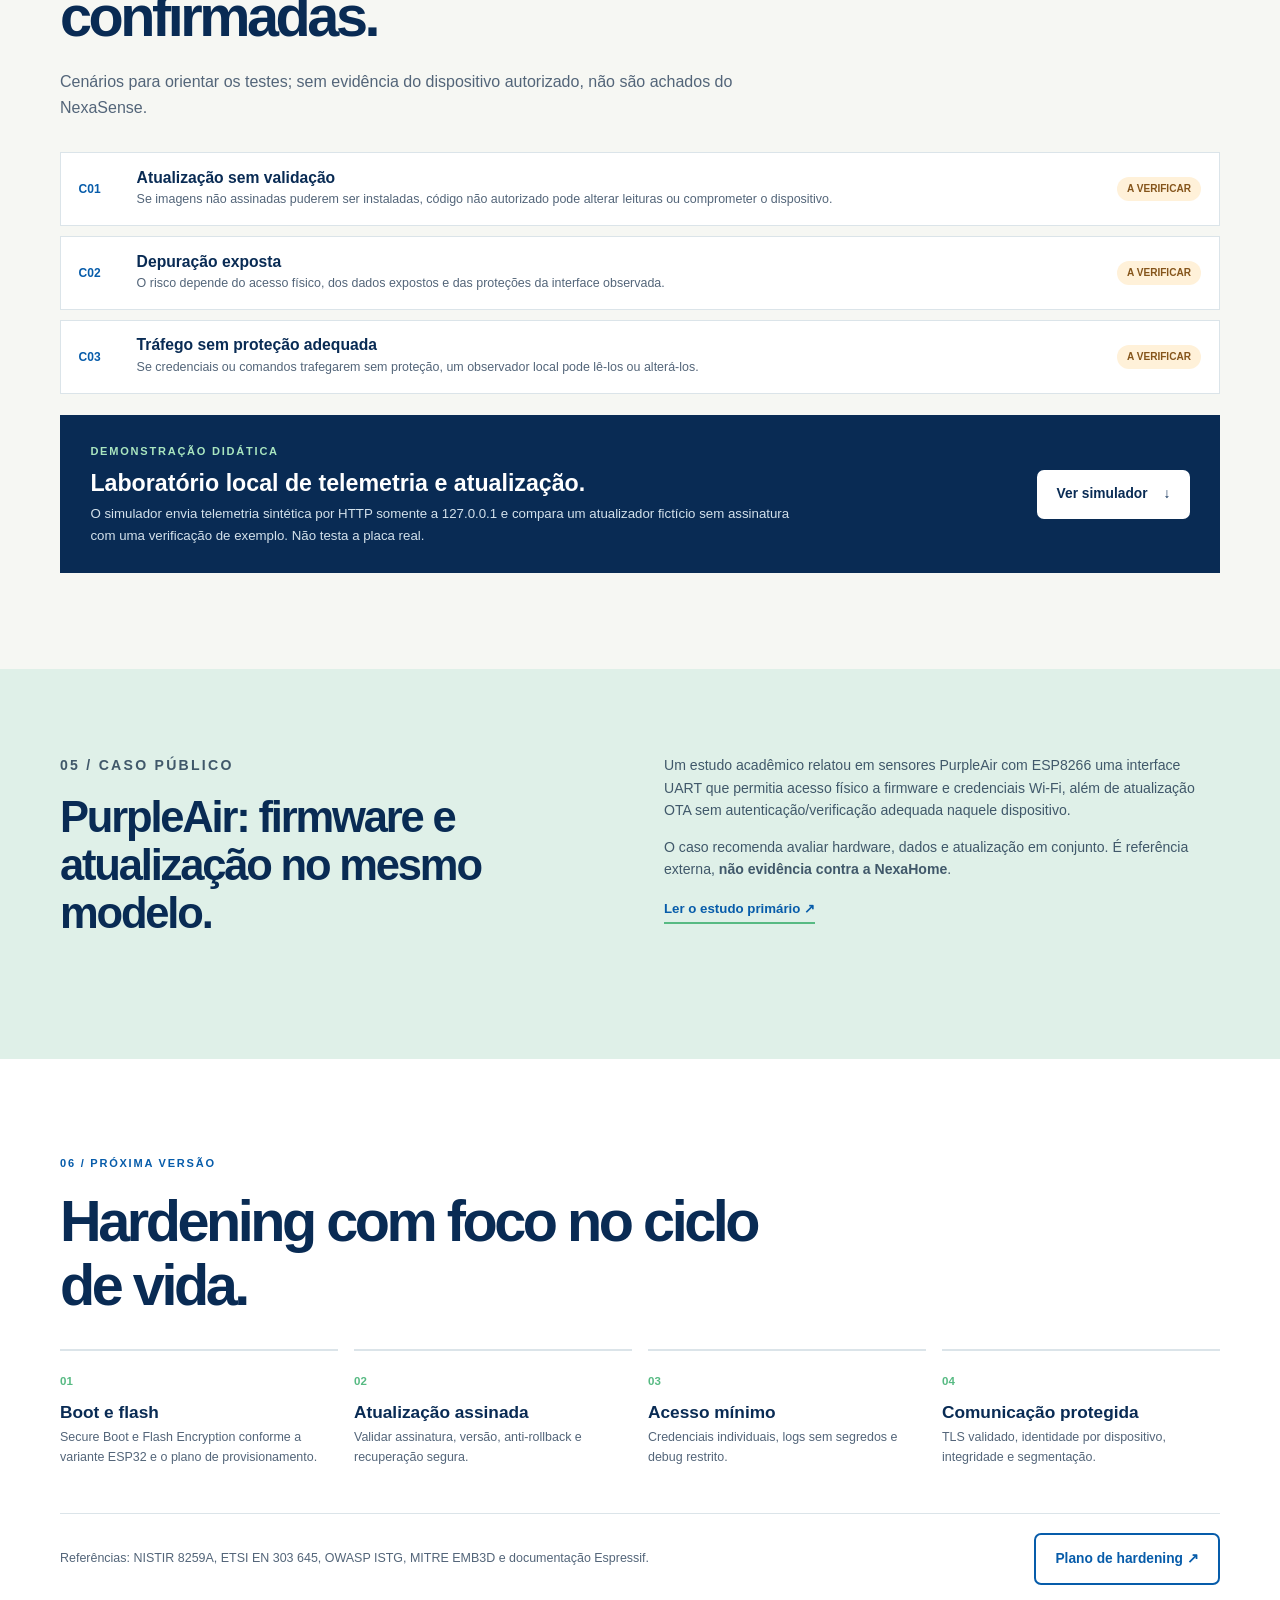
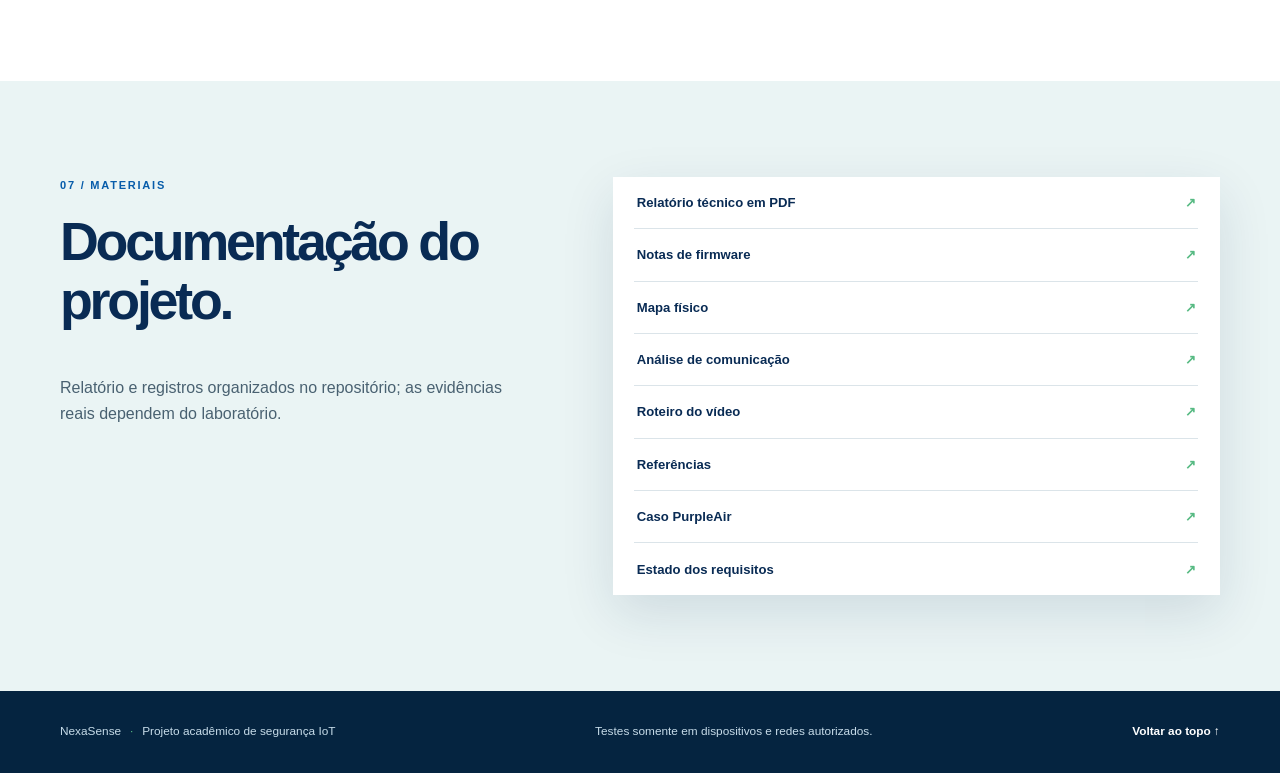
==== commit dc79f8ea: "Complete available assessment materials and checklist" ====
--- a/index.html
+++ b/index.html
@@ -104,7 +104,7 @@
           <article><b>C02</b><div><h3>Depuração exposta</h3><p>O risco depende do acesso físico, dos dados expostos e das proteções da interface observada.</p></div><small>A VERIFICAR</small></article>
           <article><b>C03</b><div><h3>Tráfego sem proteção adequada</h3><p>Se credenciais ou comandos trafegarem sem proteção, um observador local pode lê-los ou alterá-los.</p></div><small>A VERIFICAR</small></article>
         </div>
-        <div class="demo-band"><div><p class="eyebrow">DEMONSTRAÇÃO DIDÁTICA</p><h3>Modelo offline de atualização.</h3><p>O script aceita bytes sintéticos sem verificar assinatura. Ilustra uma classe de erro; não testa a placa real.</p></div><a class="button button-light" href="demo/unsigned_update_demo.py" download>Ver script <span aria-hidden="true">↓</span></a></div>
+        <div class="demo-band"><div><p class="eyebrow">DEMONSTRAÇÃO DIDÁTICA</p><h3>Laboratório local de telemetria e atualização.</h3><p>O simulador envia telemetria sintética por HTTP somente a 127.0.0.1 e compara um atualizador fictício sem assinatura com uma verificação de exemplo. Não testa a placa real.</p></div><a class="button button-light" href="demo/local_lab_simulation.py" download>Ver simulador <span aria-hidden="true">↓</span></a></div>
       </div>
     </section>
     <section class="case-band" aria-labelledby="case-title">
@@ -135,6 +135,8 @@
           <a href="network/protocol-analysis.md">Análise de comunicação <b>↗</b></a>
           <a href="video/roteiro-ate-4-minutos.md">Roteiro do vídeo <b>↗</b></a>
           <a href="references.md">Referências <b>↗</b></a>
+          <a href="case-study.md">Caso PurpleAir <b>↗</b></a>
+          <a href="deliverables-checklist.md">Estado dos requisitos <b>↗</b></a>
         </div>
       </div>
     </section>
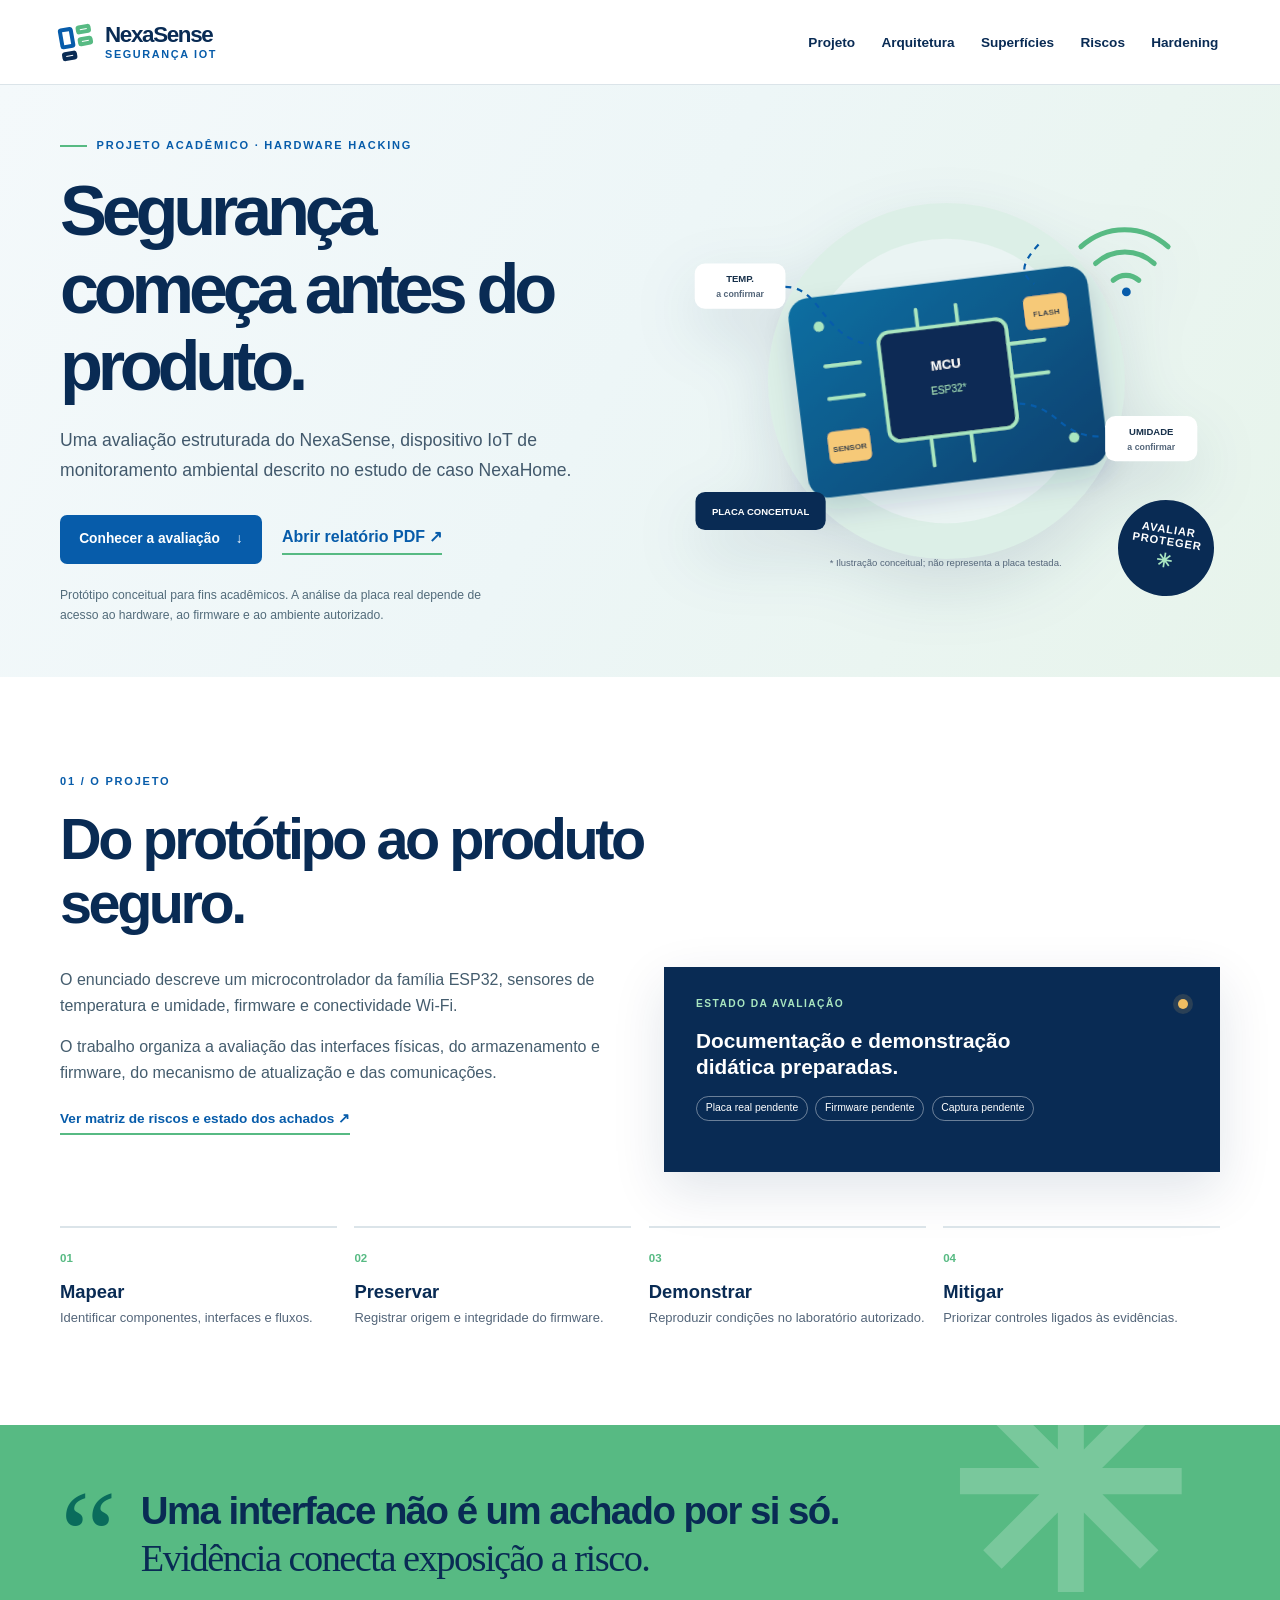
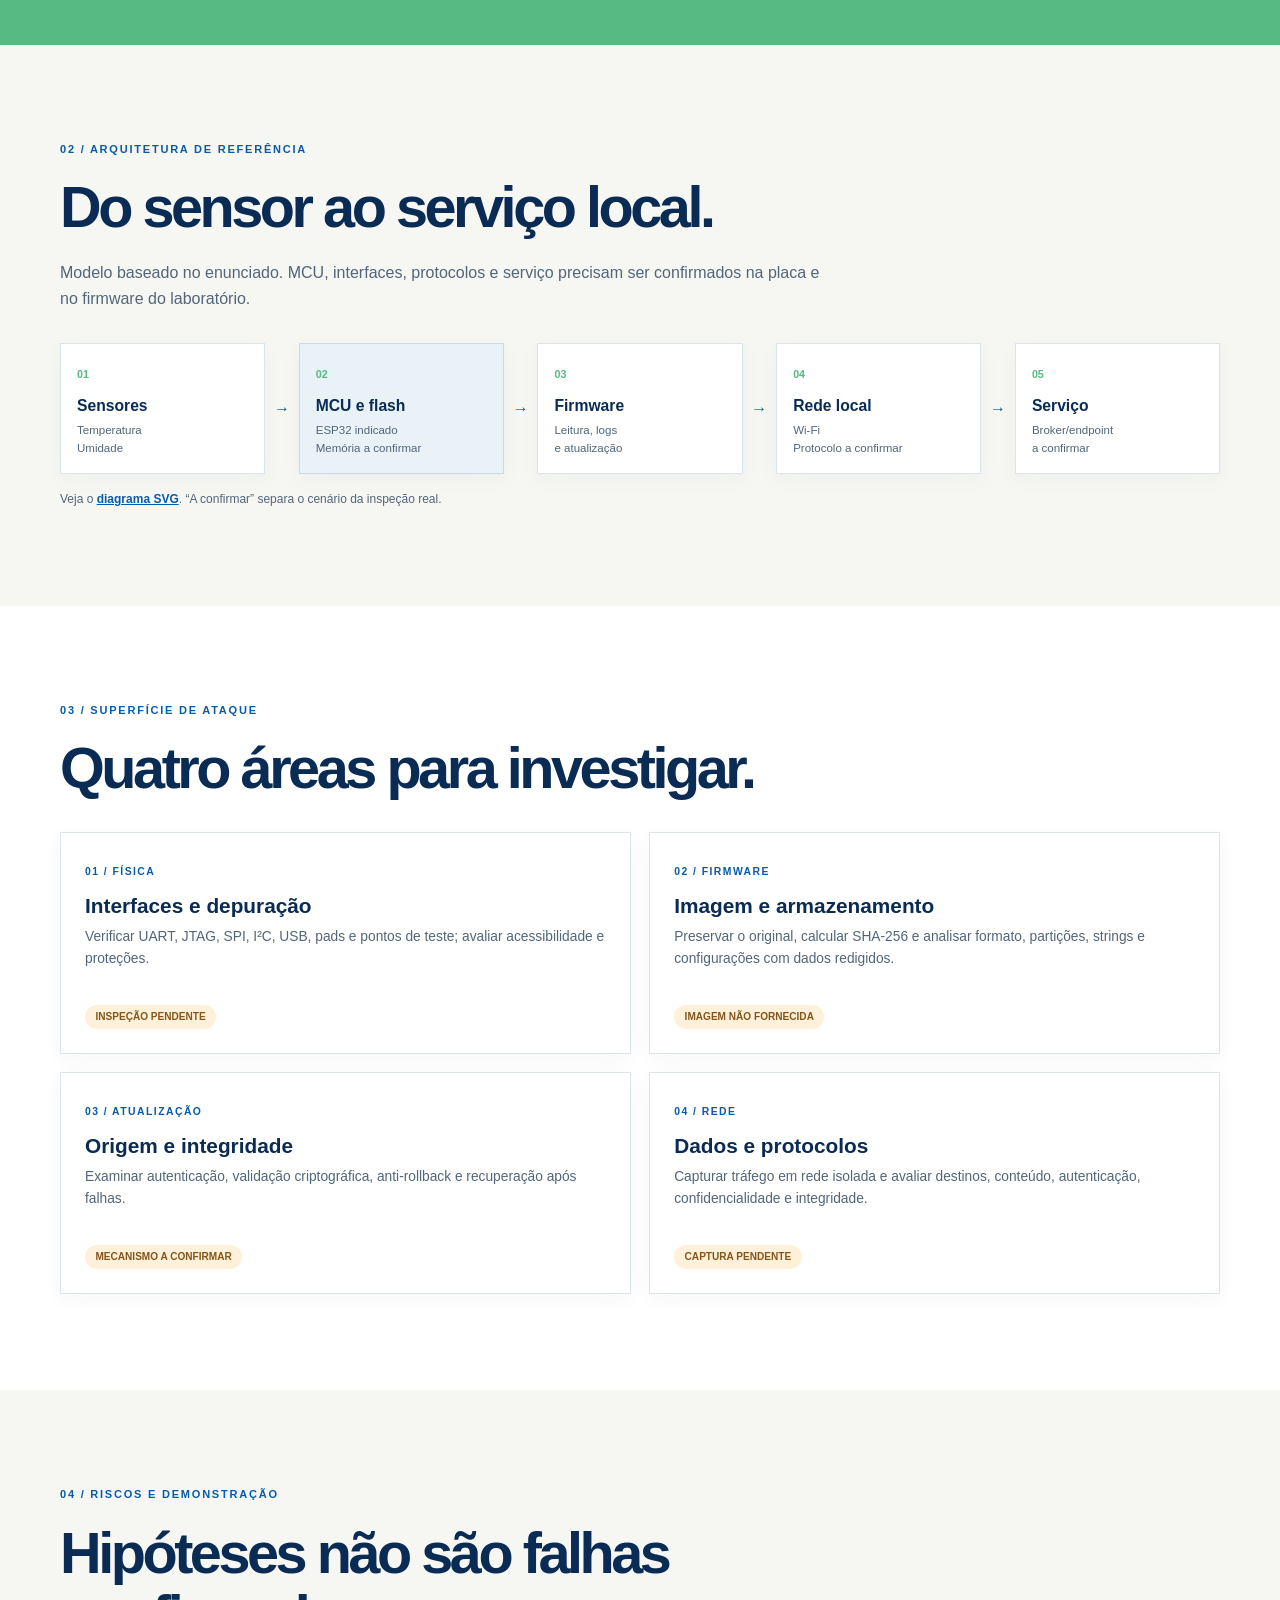
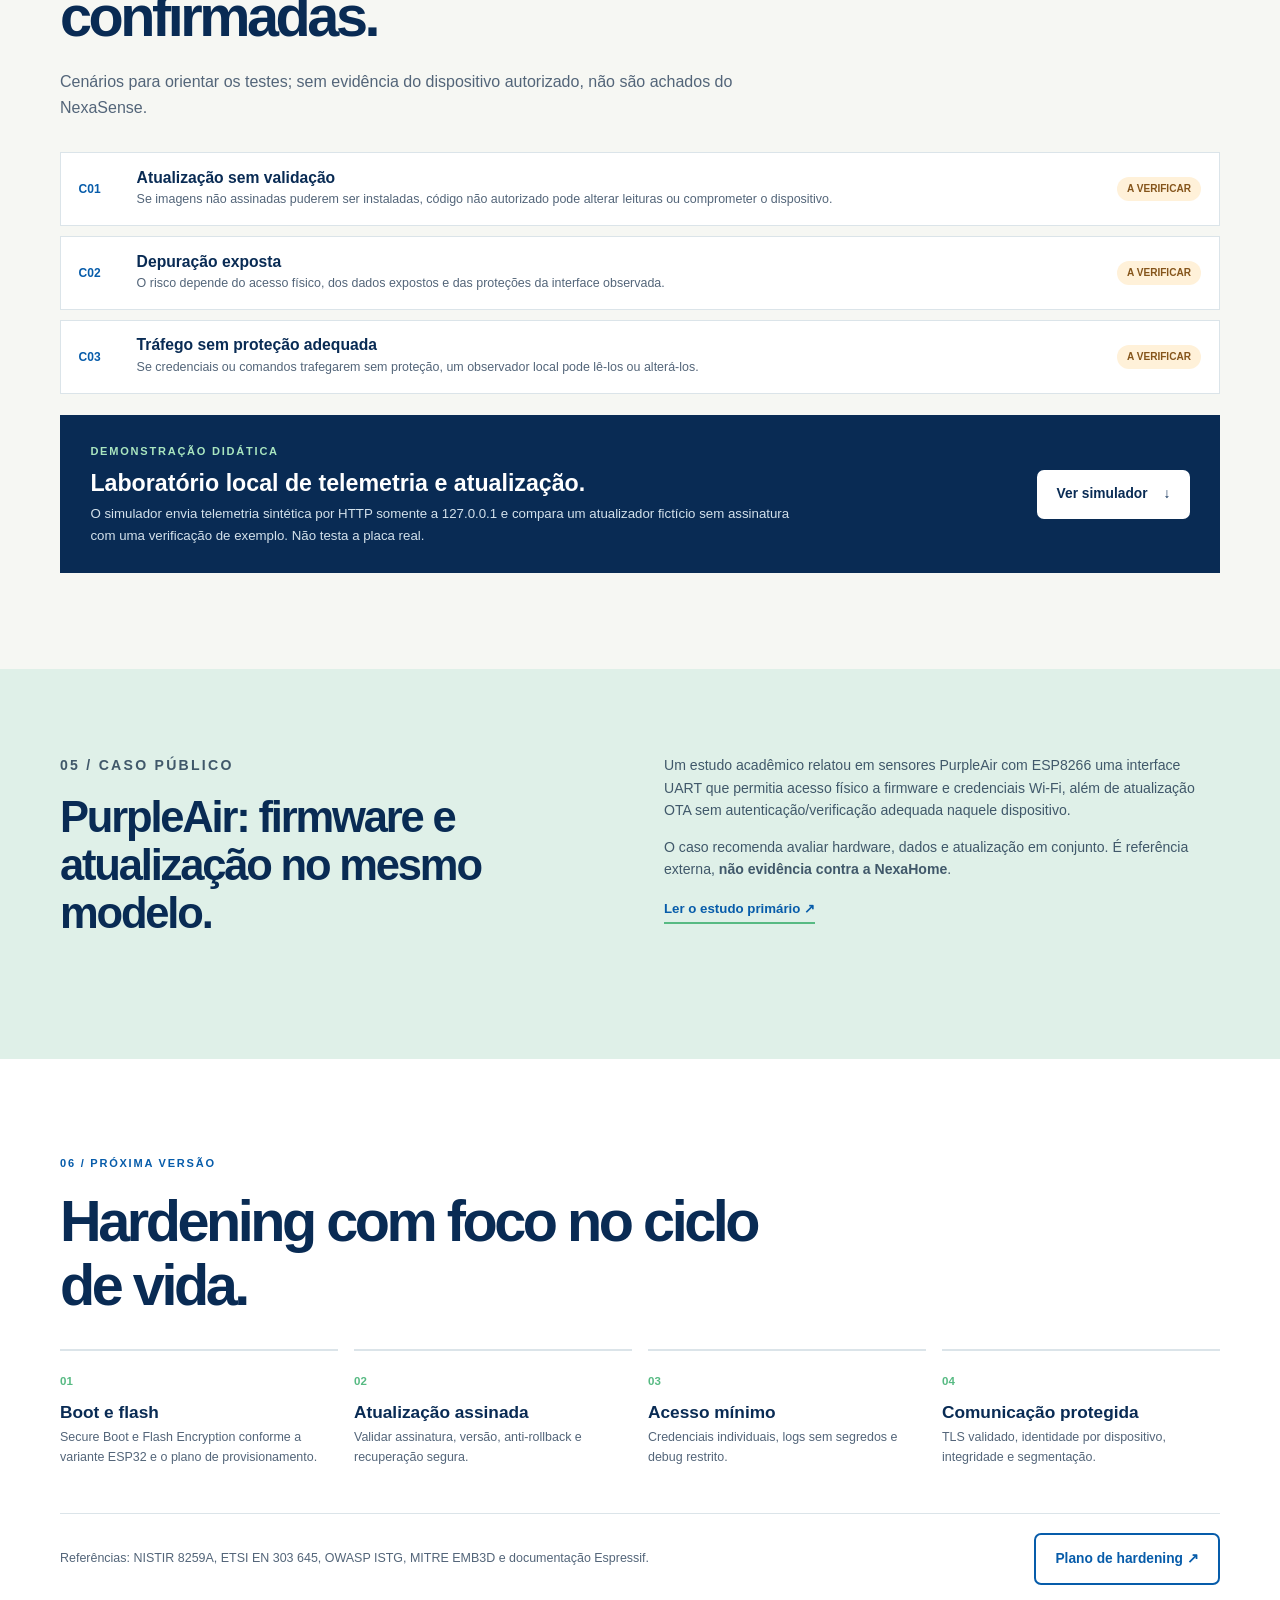
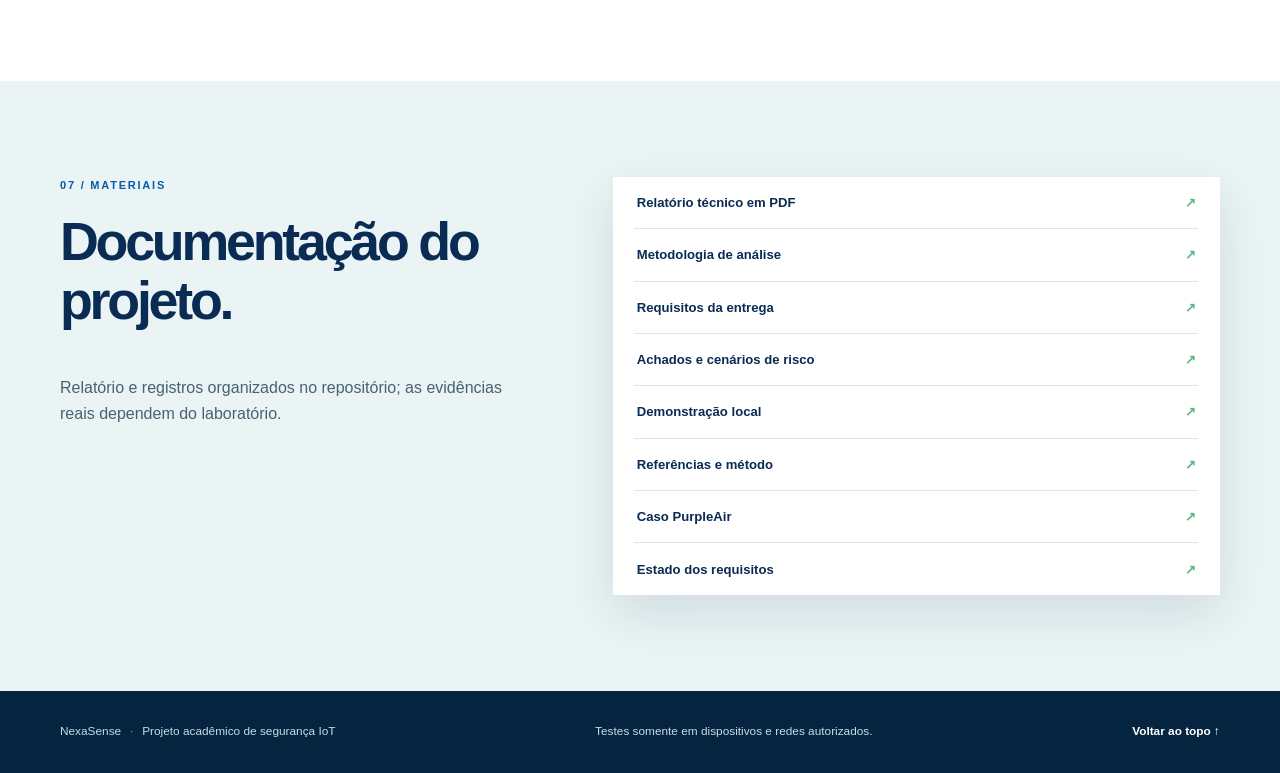
==== commit 53921851: "Add styled HTML project documentation" ====
--- a/index.html
+++ b/index.html
@@ -51,7 +51,7 @@
           <div class="about-text">
             <p>O enunciado descreve um microcontrolador da família ESP32, sensores de temperatura e umidade, firmware e conectividade Wi-Fi.</p>
             <p>O trabalho organiza a avaliação das interfaces físicas, do armazenamento e firmware, do mecanismo de atualização e das comunicações.</p>
-            <a class="inline-link" href="findings/findings.md">Ver matriz de riscos e estado dos achados <span aria-hidden="true">↗</span></a>
+            <a class="inline-link" href="docs/achados.html">Ver matriz de riscos e estado dos achados <span aria-hidden="true">↗</span></a>
           </div>
           <aside class="status-card" aria-label="Estado da avaliação">
             <div class="feature-top"><span>ESTADO DA AVALIAÇÃO</span><span class="status-dot" aria-hidden="true"></span></div>
@@ -104,7 +104,7 @@
           <article><b>C02</b><div><h3>Depuração exposta</h3><p>O risco depende do acesso físico, dos dados expostos e das proteções da interface observada.</p></div><small>A VERIFICAR</small></article>
           <article><b>C03</b><div><h3>Tráfego sem proteção adequada</h3><p>Se credenciais ou comandos trafegarem sem proteção, um observador local pode lê-los ou alterá-los.</p></div><small>A VERIFICAR</small></article>
         </div>
-        <div class="demo-band"><div><p class="eyebrow">DEMONSTRAÇÃO DIDÁTICA</p><h3>Laboratório local de telemetria e atualização.</h3><p>O simulador envia telemetria sintética por HTTP somente a 127.0.0.1 e compara um atualizador fictício sem assinatura com uma verificação de exemplo. Não testa a placa real.</p></div><a class="button button-light" href="demo/local_lab_simulation.py" download>Ver simulador <span aria-hidden="true">↓</span></a></div>
+        <div class="demo-band"><div><p class="eyebrow">DEMONSTRAÇÃO DIDÁTICA</p><h3>Laboratório local de telemetria e atualização.</h3><p>O simulador envia telemetria sintética por HTTP somente a 127.0.0.1 e compara um atualizador fictício sem assinatura com uma verificação de exemplo. Não testa a placa real.</p></div><a class="button button-light" href="docs/laboratorio.html">Ver simulador <span aria-hidden="true">↓</span></a></div>
       </div>
     </section>
     <section class="case-band" aria-labelledby="case-title">
@@ -122,7 +122,7 @@
           <article><span>03</span><h3>Acesso mínimo</h3><p>Credenciais individuais, logs sem segredos e debug restrito.</p></article>
           <article><span>04</span><h3>Comunicação protegida</h3><p>TLS validado, identidade por dispositivo, integridade e segmentação.</p></article>
         </div>
-        <div class="resource-row"><p>Referências: NISTIR 8259A, ETSI EN 303 645, OWASP ISTG, MITRE EMB3D e documentação Espressif.</p><a class="button button-outline" href="remediation/hardening-plan.md">Plano de hardening ↗</a></div>
+        <div class="resource-row"><p>Referências: NISTIR 8259A, ETSI EN 303 645, OWASP ISTG, MITRE EMB3D e documentação Espressif.</p><a class="button button-outline" href="docs/hardening.html">Plano de hardening ↗</a></div>
       </div>
     </section>
     <section class="section-pad deliverables" aria-labelledby="deliverables-title">
@@ -130,13 +130,13 @@
         <div><p class="eyebrow">07 / Materiais</p><h2 id="deliverables-title">Documentação do projeto.</h2><p>Relatório e registros organizados no repositório; as evidências reais dependem do laboratório.</p></div>
         <div class="deliverable-links">
           <a href="report/Relatorio-Tecnico-NexaHome.pdf">Relatório técnico em PDF <b>↗</b></a>
-          <a href="firmware/analysis-notes.md">Notas de firmware <b>↗</b></a>
-          <a href="hardware/interface-map.md">Mapa físico <b>↗</b></a>
-          <a href="network/protocol-analysis.md">Análise de comunicação <b>↗</b></a>
-          <a href="video/roteiro-ate-4-minutos.md">Roteiro do vídeo <b>↗</b></a>
-          <a href="references.md">Referências <b>↗</b></a>
-          <a href="case-study.md">Caso PurpleAir <b>↗</b></a>
-          <a href="deliverables-checklist.md">Estado dos requisitos <b>↗</b></a>
+          <a href="docs/metodologia.html">Metodologia de análise <b>↗</b></a>
+          <a href="docs/requisitos.html">Requisitos da entrega <b>↗</b></a>
+          <a href="docs/achados.html">Achados e cenários de risco <b>↗</b></a>
+          <a href="docs/laboratorio.html">Demonstração local <b>↗</b></a>
+          <a href="docs/metodologia.html#referencias">Referências e método <b>↗</b></a>
+          <a href="docs/caso-purpleair.html">Caso PurpleAir <b>↗</b></a>
+          <a href="docs/requisitos.html">Estado dos requisitos <b>↗</b></a>
         </div>
       </div>
     </section>
@@ -144,3 +144,4 @@
   <footer class="site-footer"><div class="container footer-inner"><p>NexaSense <span>·</span> Projeto acadêmico de segurança IoT</p><p>Testes somente em dispositivos e redes autorizados.</p><a href="#inicio">Voltar ao topo ↑</a></div></footer>
 </body>
 </html>
+
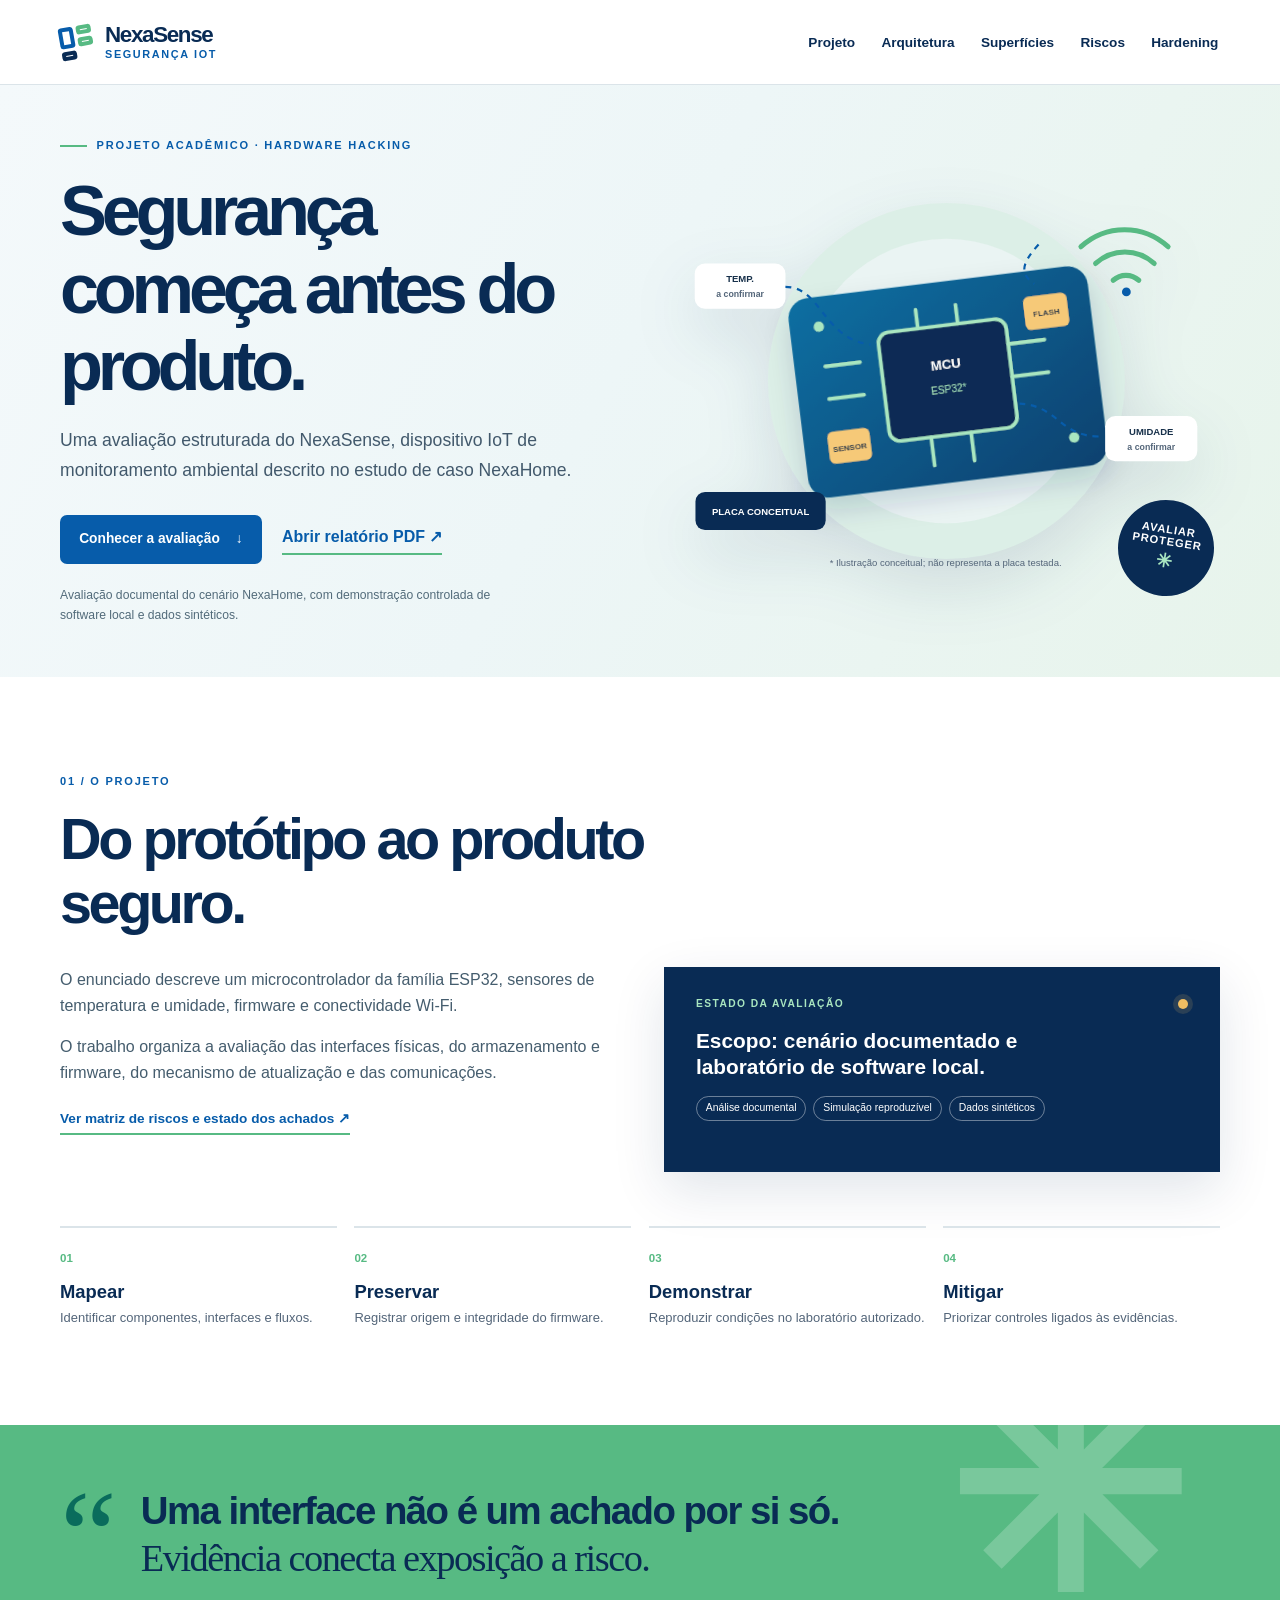
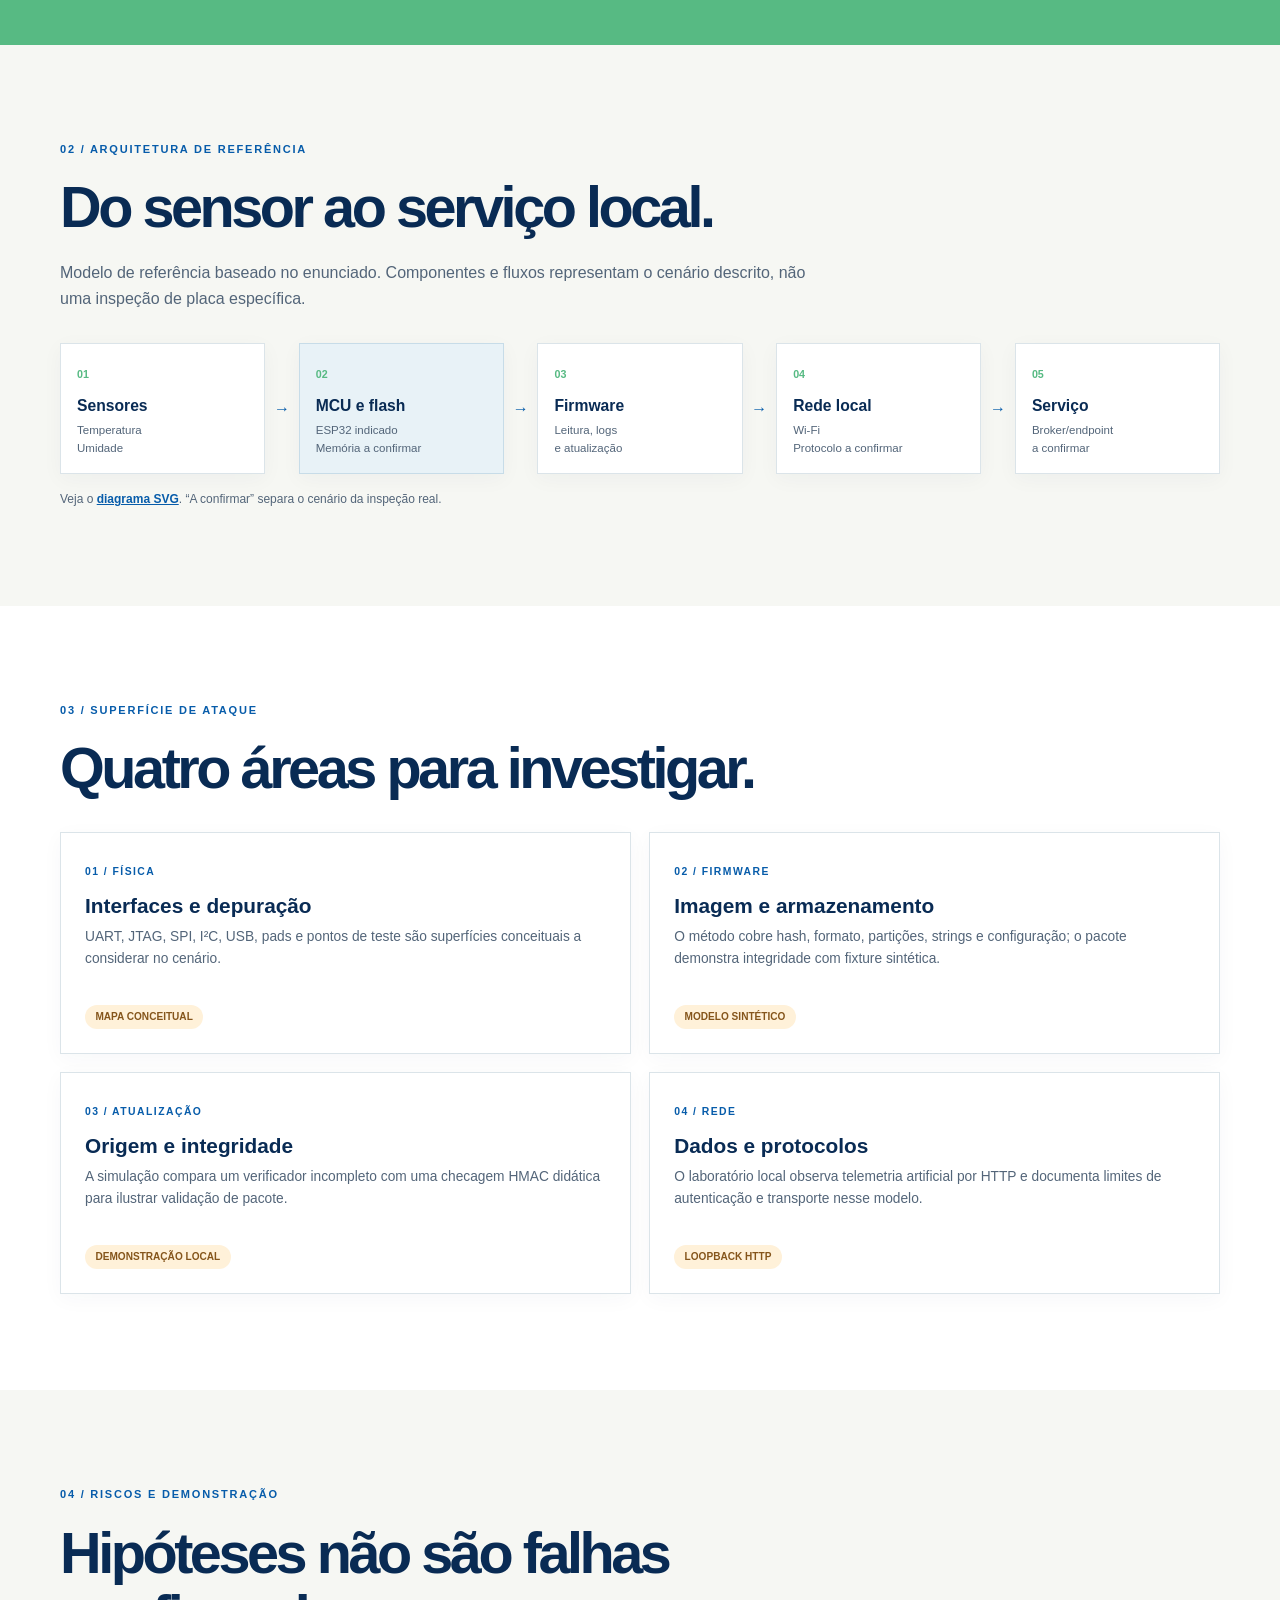
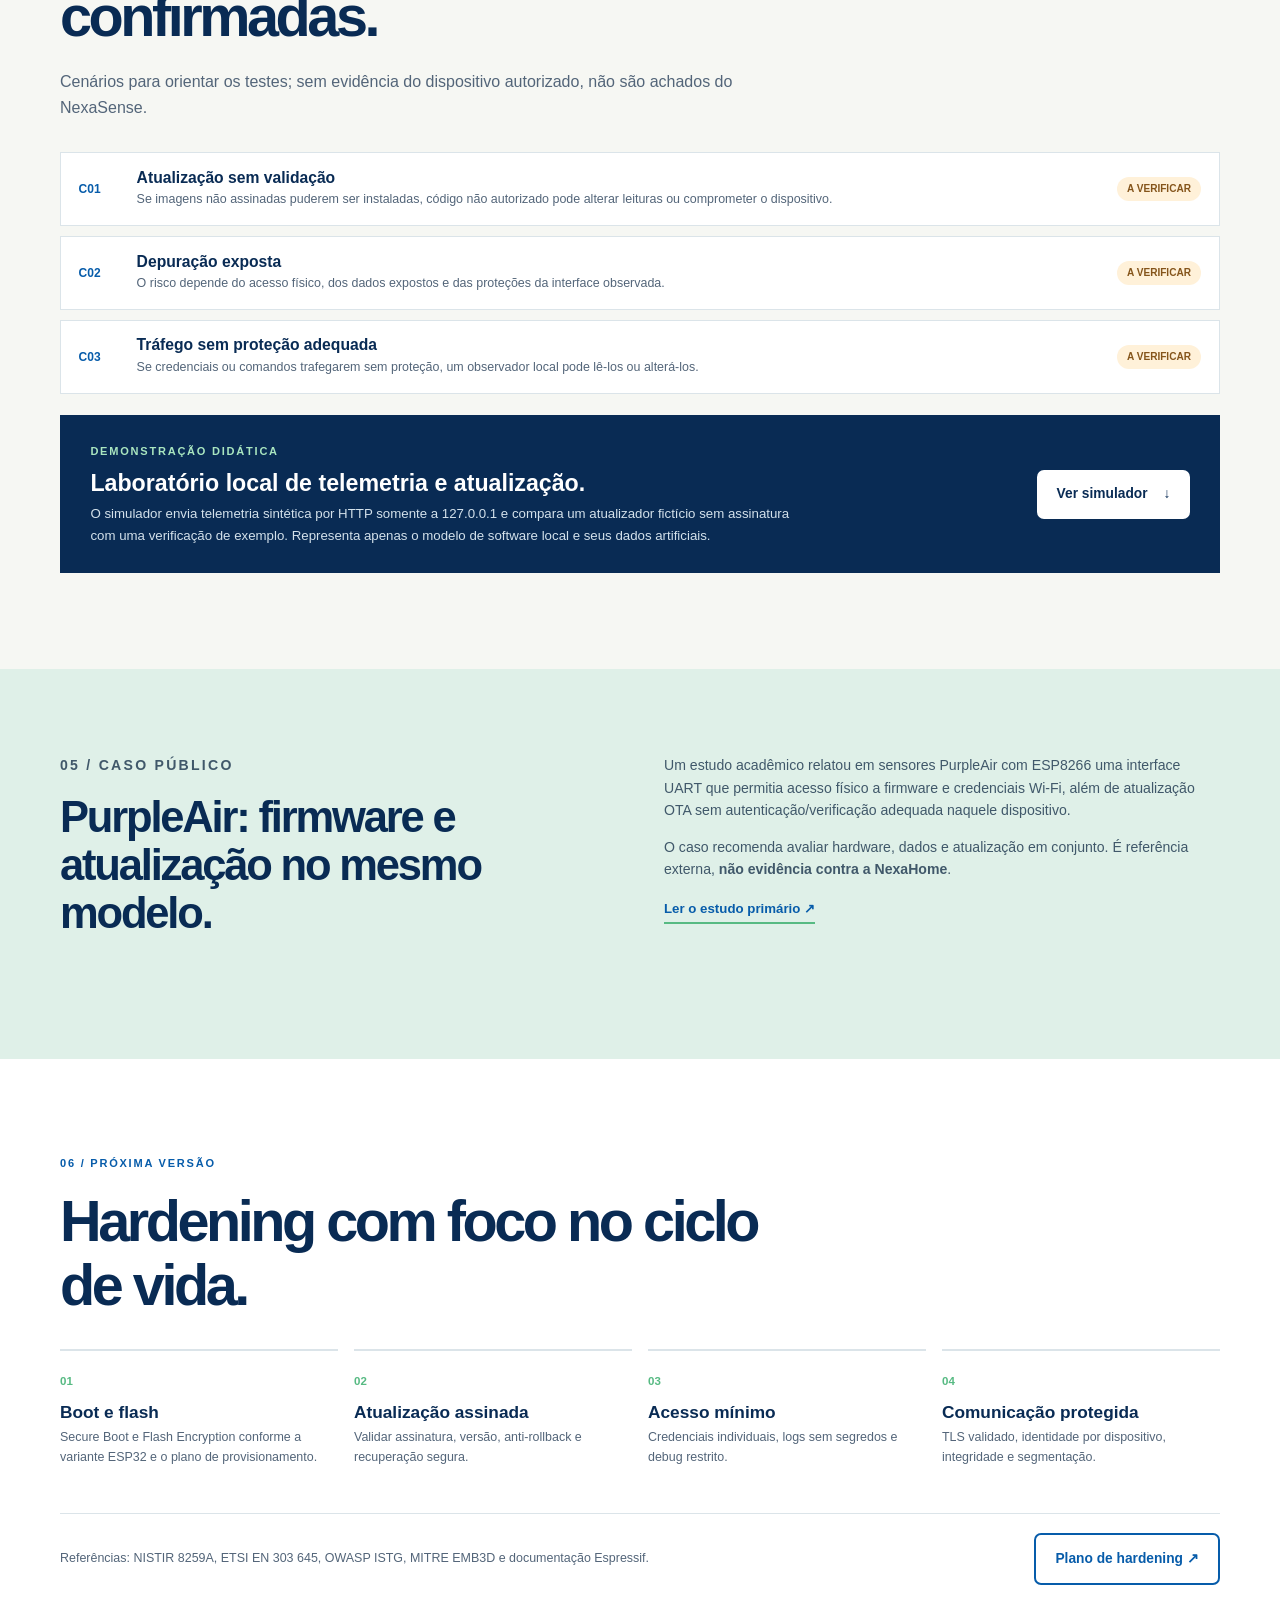
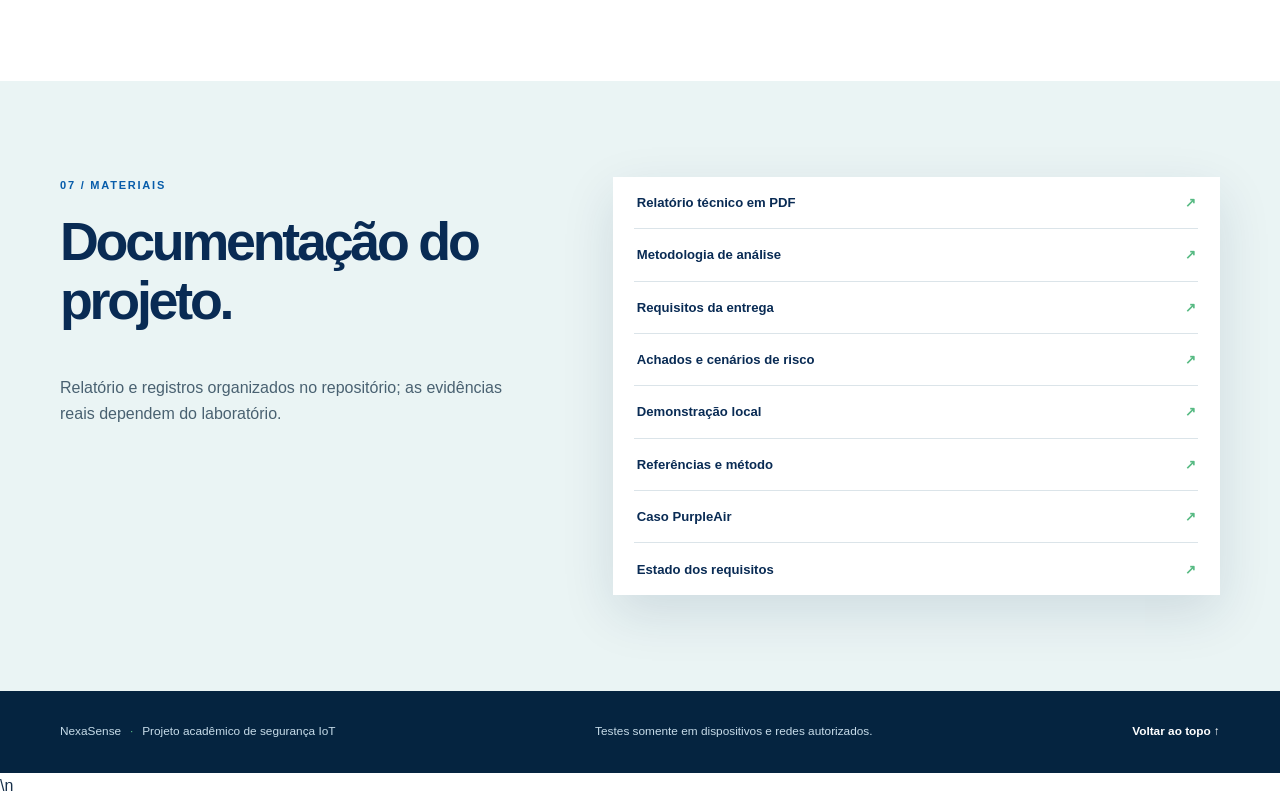
==== commit 9704f0e6: "Align assessment package with documentary scope" ====
--- a/index.html
+++ b/index.html
@@ -36,7 +36,7 @@
             <a class="button button-primary" href="#projeto">Conhecer a avaliação <span aria-hidden="true">↓</span></a>
             <a class="text-link" href="report/Relatorio-Tecnico-NexaHome.pdf">Abrir relatório PDF <span aria-hidden="true">↗</span></a>
           </div>
-          <p class="hero-note">Protótipo conceitual para fins acadêmicos. A análise da placa real depende de acesso ao hardware, ao firmware e ao ambiente autorizado.</p>
+          <p class="hero-note">Avaliação documental do cenário NexaHome, com demonstração controlada de software local e dados sintéticos.</p>
         </div>
         <div class="hero-art">
           <img src="assets/imagens/hero-nexasense.svg" alt="Ilustração conceitual de uma placa IoT conectada a sensores ambientais e a uma rede local" width="700" height="520">
@@ -55,8 +55,8 @@
           </div>
           <aside class="status-card" aria-label="Estado da avaliação">
             <div class="feature-top"><span>ESTADO DA AVALIAÇÃO</span><span class="status-dot" aria-hidden="true"></span></div>
-            <p>Documentação e demonstração didática preparadas.</p>
-            <div class="feature-tags"><span>Placa real pendente</span><span>Firmware pendente</span><span>Captura pendente</span></div>
+            <p>Escopo: cenário documentado e laboratório de software local.</p>
+            <div class="feature-tags"><span>Análise documental</span><span>Simulação reproduzível</span><span>Dados sintéticos</span></div>
           </aside>
         </div>
         <div class="pillars" aria-label="Etapas da avaliação">
@@ -73,7 +73,7 @@
     <section class="section-pad architecture" id="arquitetura" aria-labelledby="architecture-title">
       <div class="container">
         <div class="section-heading"><p class="eyebrow">02 / Arquitetura de referência</p><h2 id="architecture-title">Do sensor ao serviço local.</h2></div>
-        <p class="section-intro">Modelo baseado no enunciado. MCU, interfaces, protocolos e serviço precisam ser confirmados na placa e no firmware do laboratório.</p>
+        <p class="section-intro">Modelo de referência baseado no enunciado. Componentes e fluxos representam o cenário descrito, não uma inspeção de placa específica.</p>
         <div class="flow" aria-label="Fluxo conceitual dos dados no NexaSense">
           <article><span>01</span><h3>Sensores</h3><p>Temperatura<br>Umidade</p></article><b aria-hidden="true">→</b>
           <article class="primary"><span>02</span><h3>MCU e flash</h3><p>ESP32 indicado<br>Memória a confirmar</p></article><b aria-hidden="true">→</b>
@@ -88,10 +88,10 @@
       <div class="container">
         <div class="section-heading"><p class="eyebrow">03 / Superfície de ataque</p><h2 id="surface-title">Quatro áreas para investigar.</h2></div>
         <div class="surface-grid">
-          <article><span>01 / FÍSICA</span><h3>Interfaces e depuração</h3><p>Verificar UART, JTAG, SPI, I²C, USB, pads e pontos de teste; avaliar acessibilidade e proteções.</p><small>INSPEÇÃO PENDENTE</small></article>
-          <article><span>02 / FIRMWARE</span><h3>Imagem e armazenamento</h3><p>Preservar o original, calcular SHA-256 e analisar formato, partições, strings e configurações com dados redigidos.</p><small>IMAGEM NÃO FORNECIDA</small></article>
-          <article><span>03 / ATUALIZAÇÃO</span><h3>Origem e integridade</h3><p>Examinar autenticação, validação criptográfica, anti-rollback e recuperação após falhas.</p><small>MECANISMO A CONFIRMAR</small></article>
-          <article><span>04 / REDE</span><h3>Dados e protocolos</h3><p>Capturar tráfego em rede isolada e avaliar destinos, conteúdo, autenticação, confidencialidade e integridade.</p><small>CAPTURA PENDENTE</small></article>
+          <article><span>01 / FÍSICA</span><h3>Interfaces e depuração</h3><p>UART, JTAG, SPI, I²C, USB, pads e pontos de teste são superfícies conceituais a considerar no cenário.</p><small>MAPA CONCEITUAL</small></article>
+          <article><span>02 / FIRMWARE</span><h3>Imagem e armazenamento</h3><p>O método cobre hash, formato, partições, strings e configuração; o pacote demonstra integridade com fixture sintética.</p><small>MODELO SINTÉTICO</small></article>
+          <article><span>03 / ATUALIZAÇÃO</span><h3>Origem e integridade</h3><p>A simulação compara um verificador incompleto com uma checagem HMAC didática para ilustrar validação de pacote.</p><small>DEMONSTRAÇÃO LOCAL</small></article>
+          <article><span>04 / REDE</span><h3>Dados e protocolos</h3><p>O laboratório local observa telemetria artificial por HTTP e documenta limites de autenticação e transporte nesse modelo.</p><small>LOOPBACK HTTP</small></article>
         </div>
       </div>
     </section>
@@ -104,7 +104,7 @@
           <article><b>C02</b><div><h3>Depuração exposta</h3><p>O risco depende do acesso físico, dos dados expostos e das proteções da interface observada.</p></div><small>A VERIFICAR</small></article>
           <article><b>C03</b><div><h3>Tráfego sem proteção adequada</h3><p>Se credenciais ou comandos trafegarem sem proteção, um observador local pode lê-los ou alterá-los.</p></div><small>A VERIFICAR</small></article>
         </div>
-        <div class="demo-band"><div><p class="eyebrow">DEMONSTRAÇÃO DIDÁTICA</p><h3>Laboratório local de telemetria e atualização.</h3><p>O simulador envia telemetria sintética por HTTP somente a 127.0.0.1 e compara um atualizador fictício sem assinatura com uma verificação de exemplo. Não testa a placa real.</p></div><a class="button button-light" href="docs/laboratorio.html">Ver simulador <span aria-hidden="true">↓</span></a></div>
+        <div class="demo-band"><div><p class="eyebrow">DEMONSTRAÇÃO DIDÁTICA</p><h3>Laboratório local de telemetria e atualização.</h3><p>O simulador envia telemetria sintética por HTTP somente a 127.0.0.1 e compara um atualizador fictício sem assinatura com uma verificação de exemplo. Representa apenas o modelo de software local e seus dados artificiais.</p></div><a class="button button-light" href="docs/laboratorio.html">Ver simulador <span aria-hidden="true">↓</span></a></div>
       </div>
     </section>
     <section class="case-band" aria-labelledby="case-title">
@@ -145,3 +145,5 @@
 </body>
 </html>
 
+
+\n
